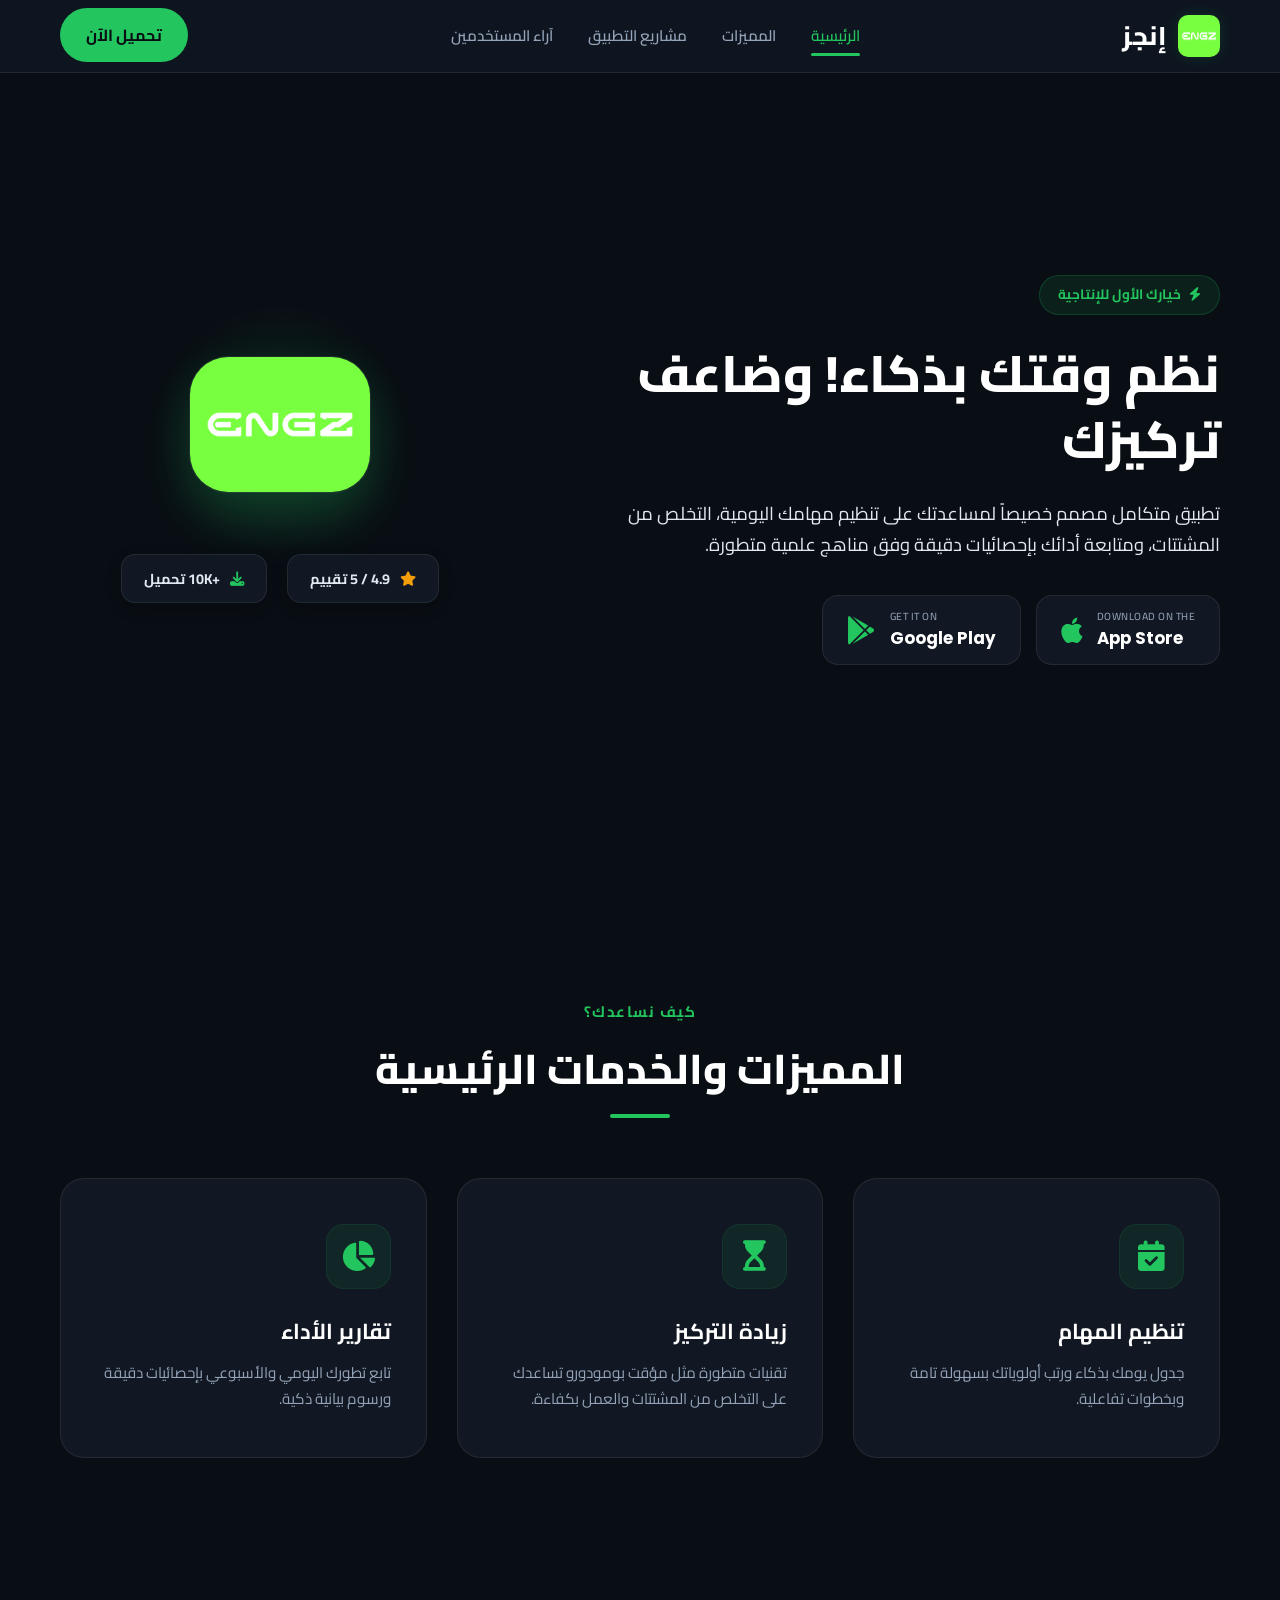
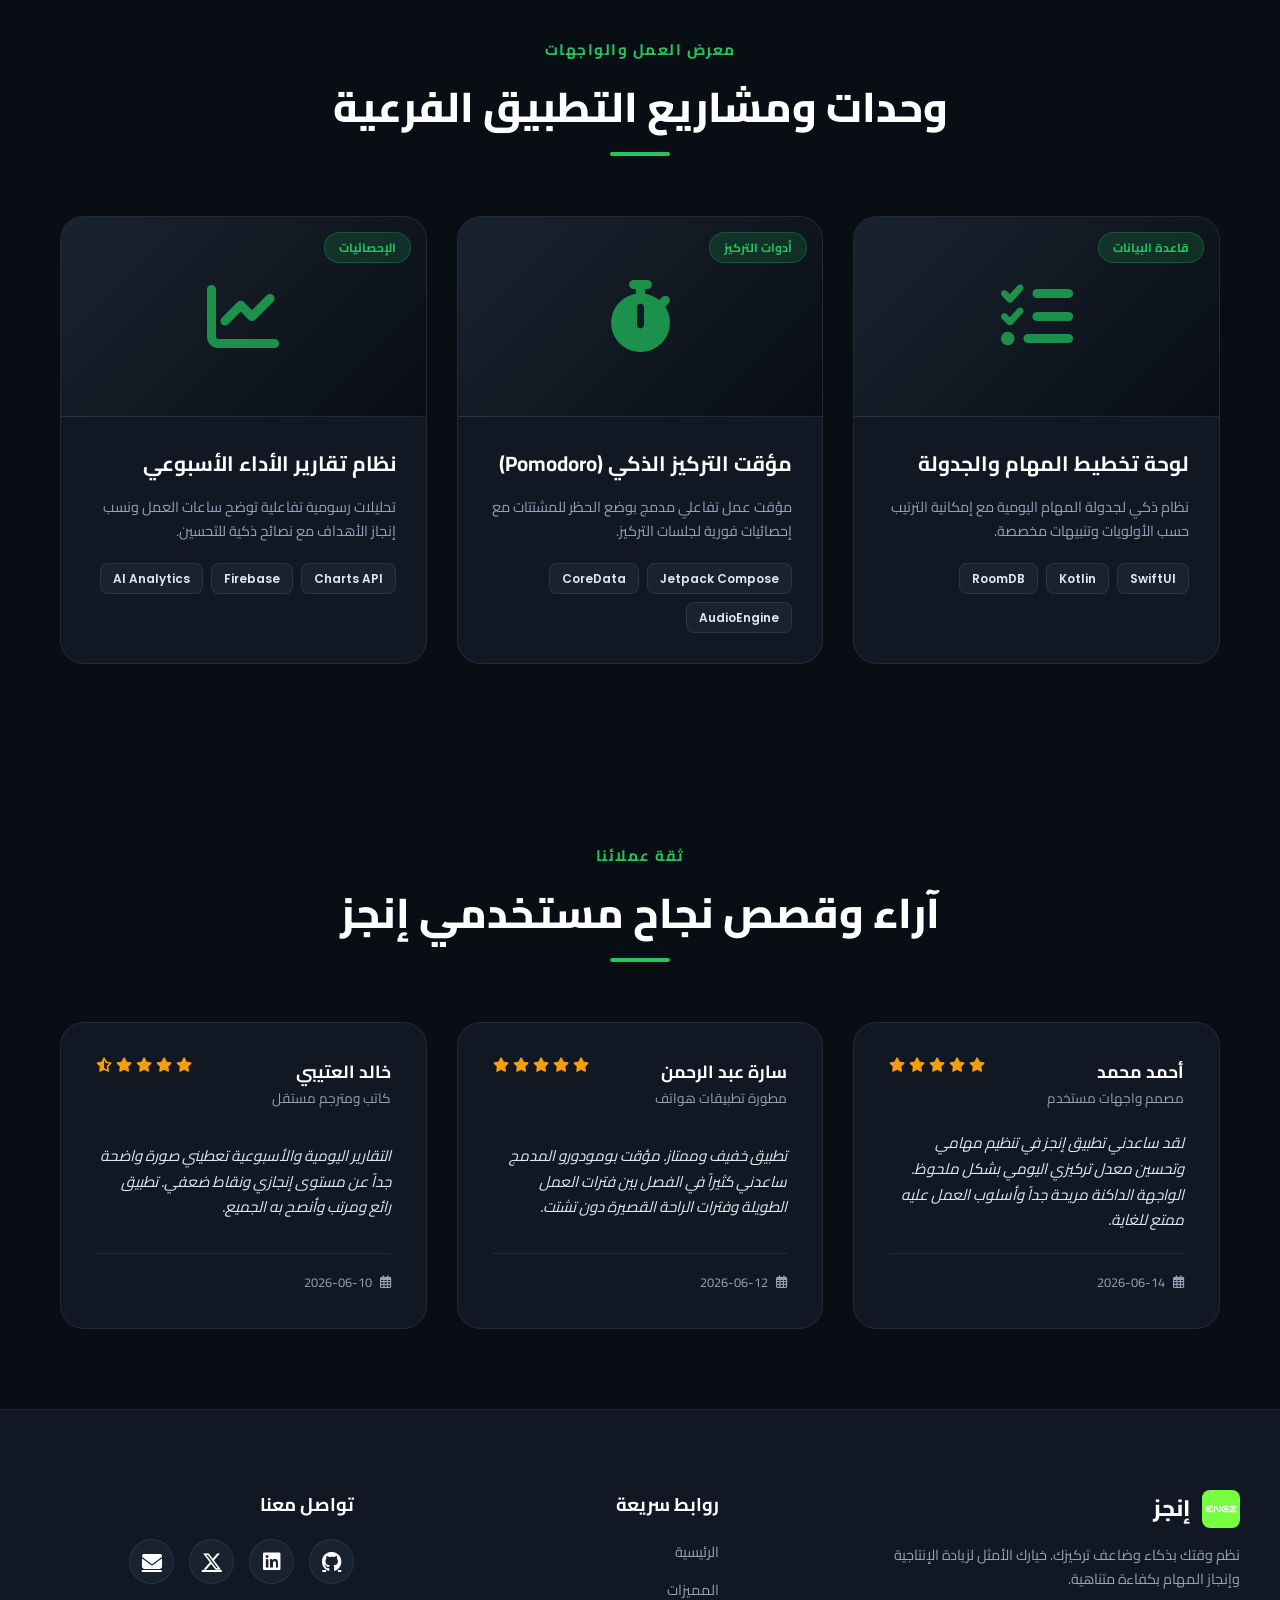
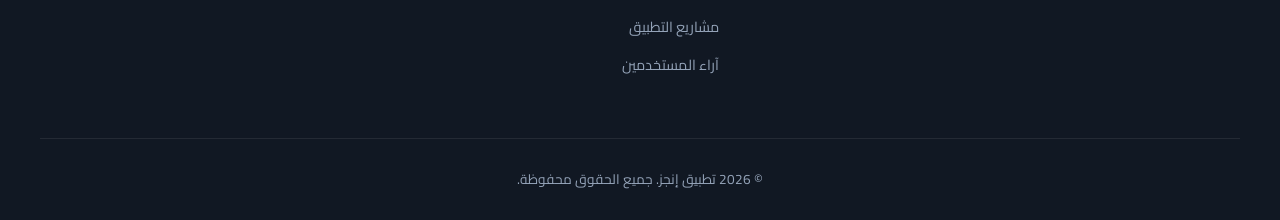
==== index.html @ 49096d9b "Fix formatting in index.html" ====
<!DOCTYPE html>
<html lang="ar" dir="rtl">

<head>
    <meta charset="UTF-8">
    <meta name="viewport" content="width=device-width, initial-scale=1.0">
    <title>تطبيق إنجز (ENGZ) - نظم وقتك بذكاء وضاعف تركيزك</title>
    
    <!-- SEO Meta Tags -->
    <meta name="description" content="تطبيق إنجز (ENGZ) هو الأداة المثالية لتنظيم مهامك اليومية، زيادة تركيزك والتخلص من المشتتات بأساليب علمية حديثة. متوفر الآن للهواتف الذكية.">
    <meta name="keywords" content="تنظيم الوقت, زيادة التركيز, إنتاجية, بومودورو, إدارة المهام, تطبيق إنجز, portfolio">
    <meta name="author" content="ENGZ Team">

    <!-- Google Fonts: Cairo (Arabic) & Poppins (English) -->
    <link rel="preconnect" href="https://fonts.googleapis.com">
    <link rel="preconnect" href="https://fonts.gstatic.com" crossorigin>
    <link href="https://fonts.googleapis.com/css2?family=Cairo:wght@300;400;600;700;800&family=Poppins:wght@300;400;500;600;700&display=swap" rel="stylesheet">

    <!-- Font Awesome Icons CDN -->
    <link rel="stylesheet" href="https://cdnjs.cloudflare.com/ajax/libs/font-awesome/6.4.0/css/all.min.css" integrity="sha512-iecdLmaskl7CVkqkXNQ/ZH/XLlvWZOJyj7Yy7tcenmpD1ypASozpmT/E0iPtmFIB46ZmdtAc9eNBvH0H/ZpiBw==" crossorigin="anonymous" referrerpolicy="no-referrer" />

    <!-- Local Stylesheet -->
    <link rel="stylesheet" href="index.css">
</head>

<body>
    <!-- Header / Responsive Glassmorphic Navbar -->
    <header class="navbar">
        <div class="nav-container">
            <div class="nav-brand">
                <img src="logo.png" alt="شعار إنجز" class="nav-logo">
                <span class="nav-title">إنجز</span>
            </div>
            <nav class="nav-menu" id="navMenu">
                <a href="#hero" class="nav-link active">الرئيسية</a>
                <a href="#features" class="nav-link">المميزات</a>
                <a href="#projects" class="nav-link">مشاريع التطبيق</a>
                <a href="#reviews" class="nav-link">آراء المستخدمين</a>
            </nav>
            <div class="nav-cta">
                <a href="#download-section" class="cta-btn" id="navbarCtaBtn">تحميل الآن</a>
            </div>
            <!-- Mobile Menu Toggle Button -->
            <button class="nav-toggle" id="navToggle" aria-label="فتح قائمة التنقل">
                <i class="fas fa-bars"></i>
            </button>
        </div>
    </header>

    <main>
        <!-- Hero Section -->
        <section id="hero" class="hero-section">
            <div class="hero-container">
                <div class="hero-content">
                    <span class="hero-badge"><i class="fa-solid fa-bolt"></i> خيارك الأول للإنتاجية</span>
                    <h1>نظم وقتك بذكاء! وضاعف تركيزك</h1>
                    <p class="promo-text">
                        تطبيق متكامل مصمم خصيصاً لمساعدتك على تنظيم مهامك اليومية، التخلص من المشتتات، ومتابعة أدائك بإحصائيات دقيقة وفق مناهج علمية متطورة.
                    </p>
                    
                    <!-- Store Badges Container -->
                    <div class="download-buttons" id="download-section">
                        <!-- App Store Badge -->
                        <a href="https://apps.apple.com/us/app/ezgz/id6764602952" class="store-btn" id="appStoreBtn" target="_blank" rel="noopener noreferrer">
                            <i class="fa-brands fa-apple btn-icon-fa"></i>
                            <div class="btn-text">
                                <span class="btn-desc">Download on the</span>
                                <span class="btn-title">App Store</span>
                            </div>
                        </a>

                        <!-- Google Play Badge -->
                        <a href="https://play.google.com/store/apps/details?id=com.engz.ezgz&pli=1" class="store-btn" id="googlePlayBtn" target="_blank" rel="noopener noreferrer">
                            <i class="fa-brands fa-google-play btn-icon-fa"></i>
                            <div class="btn-text">
                                <span class="btn-desc">GET IT ON</span>
                                <span class="btn-title">Google Play</span>
                            </div>
                        </a>
                    </div>
                </div>

                <!-- Hero Graphic Showcase -->
                <div class="hero-graphic">
                    <div class="logo-wrapper">
                        <img src="logo.png" alt="شعار تطبيق إنجز الكبير" class="app-logo">
                    </div>
                    <div class="hero-stats">
                        <div class="stat-badge">
                            <i class="fas fa-star text-gold"></i>
                            <span>4.9 / 5 تقييم</span>
                        </div>
                        <div class="stat-badge">
                            <i class="fas fa-download text-primary"></i>
                            <span>+10K تحميل</span>
                        </div>
                    </div>
                </div>
            </div>
        </section>

        <!-- Services / Features Section -->
        <section id="features" class="features-section">
            <div class="section-header">
                <span class="section-subtitle">كيف نساعدك؟</span>
                <h2 class="section-title">المميزات والخدمات الرئيسية</h2>
            </div>
            
            <div class="features-grid">
                <!-- Card 1 -->
                <div class="feature-card">
                    <div class="feature-icon-wrapper">
                        <i class="fa-solid fa-calendar-check"></i>
                    </div>
                    <h3>تنظيم المهام</h3>
                    <p>جدول يومك بذكاء ورتب أولوياتك بسهولة تامة وبخطوات تفاعلية.</p>
                </div>
                <!-- Card 2 -->
                <div class="feature-card">
                    <div class="feature-icon-wrapper">
                        <i class="fa-solid fa-hourglass-start"></i>
                    </div>
                    <h3>زيادة التركيز</h3>
                    <p>تقنيات متطورة مثل مؤقت بومودورو تساعدك على التخلص من المشتتات والعمل بكفاءة.</p>
                </div>
                <!-- Card 3 -->
                <div class="feature-card">
                    <div class="feature-icon-wrapper">
                        <i class="fa-solid fa-chart-pie"></i>
                    </div>
                    <h3>تقارير الأداء</h3>
                    <p>تابع تطورك اليومي والأسبوعي بإحصائيات دقيقة ورسوم بيانية ذكية.</p>
                </div>
            </div>
        </section>

        <!-- Projects Showcase Section -->
        <section id="projects" class="projects-section">
            <div class="section-header">
                <span class="section-subtitle">معرض العمل والواجهات</span>
                <h2 class="section-title">وحدات ومشاريع التطبيق الفرعية</h2>
            </div>

            <div class="projects-grid">
                <!-- Project 1 -->
                <div class="project-card">
                    <div class="project-preview">
                        <i class="fa-solid fa-list-check project-icon-lg"></i>
                        <span class="project-badge">قاعدة البيانات</span>
                    </div>
                    <div class="project-details">
                        <h3>لوحة تخطيط المهام والجدولة</h3>
                        <p>نظام ذكي لجدولة المهام اليومية مع إمكانية الترتيب حسب الأولويات وتنبيهات مخصصة.</p>
                        <div class="project-tags">
                            <span class="tag">SwiftUI</span>
                            <span class="tag">Kotlin</span>
                            <span class="tag">RoomDB</span>
                        </div>
                    </div>
                </div>

                <!-- Project 2 -->
                <div class="project-card">
                    <div class="project-preview">
                        <i class="fa-solid fa-stopwatch project-icon-lg"></i>
                        <span class="project-badge">أدوات التركيز</span>
                    </div>
                    <div class="project-details">
                        <h3>مؤقت التركيز الذكي (Pomodoro)</h3>
                        <p>مؤقت عمل تفاعلي مدمج بوضع الحظر للمشتتات مع إحصائيات فورية لجلسات التركيز.</p>
                        <div class="project-tags">
                            <span class="tag">Jetpack Compose</span>
                            <span class="tag">CoreData</span>
                            <span class="tag">AudioEngine</span>
                        </div>
                    </div>
                </div>

                <!-- Project 3 -->
                <div class="project-card">
                    <div class="project-preview">
                        <i class="fa-solid fa-chart-line project-icon-lg"></i>
                        <span class="project-badge">الإحصائيات</span>
                    </div>
                    <div class="project-details">
                        <h3>نظام تقارير الأداء الأسبوعي</h3>
                        <p>تحليلات رسومية تفاعلية توضح ساعات العمل ونسب إنجاز الأهداف مع نصائح ذكية للتحسين.</p>
                        <div class="project-tags">
                            <span class="tag">Charts API</span>
                            <span class="tag">Firebase</span>
                            <span class="tag">AI Analytics</span>
                        </div>
                    </div>
                </div>
            </div>
        </section>

        <!-- Customer Reviews Section -->
        <section id="reviews" class="reviews-section">
            <div class="section-header">
                <span class="section-subtitle">ثقة عملائنا</span>
                <h2 class="section-title">آراء وقصص نجاح مستخدمي إنجز</h2>
            </div>

            <div class="reviews-grid">
                <!-- Review 1 -->
                <div class="review-card">
                    <div class="review-card-header">
                        <div class="user-meta">
                            <span class="user-name">أحمد محمد</span>
                            <span class="user-role">مصمم واجهات مستخدم</span>
                        </div>
                        <div class="stars">
                            <i class="fas fa-star"></i>
                            <i class="fas fa-star"></i>
                            <i class="fas fa-star"></i>
                            <i class="fas fa-star"></i>
                            <i class="fas fa-star"></i>
                        </div>
                    </div>
                    <p class="review-body">
                        لقد ساعدني تطبيق إنجز في تنظيم مهامي وتحسين معدل تركيزي اليومي بشكل ملحوظ. الواجهة الداكنة مريحة جداً وأسلوب العمل عليه ممتع للغاية.
                    </p>
                    <div class="review-date-footer">
                        <i class="fa-regular fa-calendar-days"></i>
                        <span>2026-06-14</span>
                    </div>
                </div>

                <!-- Review 2 -->
                <div class="review-card">
                    <div class="review-card-header">
                        <div class="user-meta">
                            <span class="user-name">سارة عبد الرحمن</span>
                            <span class="user-role">مطورة تطبيقات هواتف</span>
                        </div>
                        <div class="stars">
                            <i class="fas fa-star"></i>
                            <i class="fas fa-star"></i>
                            <i class="fas fa-star"></i>
                            <i class="fas fa-star"></i>
                            <i class="fas fa-star"></i>
                        </div>
                    </div>
                    <p class="review-body">
                        تطبيق خفيف وممتاز. مؤقت بومودورو المدمج ساعدني كثيراً في الفصل بين فترات العمل الطويلة وفترات الراحة القصيرة دون تشتت.
                    </p>
                    <div class="review-date-footer">
                        <i class="fa-regular fa-calendar-days"></i>
                        <span>2026-06-12</span>
                    </div>
                </div>

                <!-- Review 3 -->
                <div class="review-card">
                    <div class="review-card-header">
                        <div class="user-meta">
                            <span class="user-name">خالد العتيبي</span>
                            <span class="user-role">كاتب ومترجم مستقل</span>
                        </div>
                        <div class="stars">
                            <i class="fas fa-star"></i>
                            <i class="fas fa-star"></i>
                            <i class="fas fa-star"></i>
                            <i class="fas fa-star"></i>
                            <i class="fas fa-star-half-stroke"></i>
                        </div>
                    </div>
                    <p class="review-body">
                        التقارير اليومية والأسبوعية تعطيني صورة واضحة جداً عن مستوى إنجازي ونقاط ضعفي. تطبيق رائع ومرتب وأنصح به الجميع.
                    </p>
                    <div class="review-date-footer">
                        <i class="fa-regular fa-calendar-days"></i>
                        <span>2026-06-10</span>
                    </div>
                </div>
            </div>
        </section>
    </main>

    <!-- Footer -->
    <footer class="main-footer">
        <div class="footer-container">
            <div class="footer-brand">
                <div class="footer-logo-wrapper">
                    <img src="logo.png" alt="شعار إنجز" class="footer-logo">
                    <span class="footer-title">إنجز</span>
                </div>
                <p class="footer-desc">نظم وقتك بذكاء وضاعف تركيزك. خيارك الأمثل لزيادة الإنتاجية وإنجاز المهام بكفاءة متناهية.</p>
            </div>
            
            <div class="footer-links">
                <h3>روابط سريعة</h3>
                <ul>
                    <li><a href="#hero">الرئيسية</a></li>
                    <li><a href="#features">المميزات</a></li>
                    <li><a href="#projects">مشاريع التطبيق</a></li>
                    <li><a href="#reviews">آراء المستخدمين</a></li>
                </ul>
            </div>

            <div class="footer-social">
                <h3>تواصل معنا</h3>
                <div class="social-links">
                    <a href="https://github.com" target="_blank" rel="noopener noreferrer" aria-label="GitHub"><i class="fa-brands fa-github"></i></a>
                    <a href="https://linkedin.com" target="_blank" rel="noopener noreferrer" aria-label="LinkedIn"><i class="fa-brands fa-linkedin"></i></a>
                    <a href="https://twitter.com" target="_blank" rel="noopener noreferrer" aria-label="Twitter"><i class="fa-brands fa-x-twitter"></i></a>
                    <a href="mailto:info@engzapp.com" aria-label="البريد الإلكتروني"><i class="fa-solid fa-envelope"></i></a>
                </div>
            </div>
        </div>
        <div class="footer-copyright">
            <p>&copy; 2026 تطبيق إنجز. جميع الحقوق محفوظة.</p>
        </div>
    </footer>

    <!-- Interactive JS for Mobile Navbar Toggle -->
    <script>
        const navToggle = document.getElementById('navToggle');
        const navMenu = document.getElementById('navMenu');
        const navLinks = document.querySelectorAll('.nav-link');

        // Toggle Mobile Menu
        navToggle.addEventListener('click', () => {
            navMenu.classList.toggle('active');
            const icon = navToggle.querySelector('i');
            if (navMenu.classList.contains('active')) {
                icon.className = 'fas fa-times';
            } else {
                icon.className = 'fas fa-bars';
            }
        });

        // Close Menu when clicking any link
        navLinks.forEach(link => {
            link.addEventListener('click', () => {
                navMenu.classList.remove('active');
                navToggle.querySelector('i').className = 'fas fa-bars';
                
                // Set active link visually
                navLinks.forEach(l => l.classList.remove('active'));
                link.classList.add('active');
            });
        });

        // Intersection Observer to highlight active section in Navbar while scrolling
        const sections = document.querySelectorAll('section');
        const navObserverOptions = {
            root: null,
            threshold: 0.3,
            rootMargin: "0px"
        };

        const navObserver = new IntersectionObserver((entries) => {
            entries.forEach(entry => {
                if (entry.isIntersecting) {
                    const id = entry.target.getAttribute('id');
                    navLinks.forEach(link => {
                        if (link.getAttribute('href') === `#${id}`) {
                            link.classList.add('active');
                        } else {
                            link.classList.remove('active');
                        }
                    });
                }
            });
        }, navObserverOptions);

        sections.forEach(section => {
            navObserver.observe(section);
        });
    </script>
</body>

</html>
---- index.css ----
/*
 * ==========================================
 * التطبيق: إنجز (ENGZ App) Landing Page
 * النوع: مظهر داكن متجاوب واحترافي (Premium Dark Theme)
 * الخطوط المستخدمة: Cairo (للعربية) و Poppins (للإنجليزية)
 * ==========================================
 */

:root {
    /* لوحة الألوان الأساسية للمظهر الداكن (Dark Palette) */
    --bg-dark: #090e14;              /* لون الخلفية الأساسي العميق */
    --bg-dark-soft: #111823;         /* لون خلفية الأقسام والبطاقات */
    --bg-dark-card: #192330;         /* لون خلفية العناصر الفرعية والأزرار عند التمرير */
    --bg-glass: rgba(17, 24, 35, 0.8);/* زجاجي شفاف مع تأثير الضباب */
    
    /* ألوان التمييز والتأثيرات (Accent & Glows) */
    --primary-accent: #22c55e;       /* اللون الأخضر الحيوي المميز للإنتاجية */
    --primary-glow: rgba(34, 197, 94, 0.15);
    --primary-hover: #4ade80;        /* درجة أفتح من الأخضر للتأثير التفاعلي */
    
    /* ألوان النصوص والتباين */
    --text-white: #ffffff;           /* العناوين والفقرات الرئيسية */
    --text-gray-light: #e2e8f0;      /* العناوين الفرعية والمقروءة بوضوح */
    --text-muted: #94a3b8;           /* النصوص المساعدة والوصف والروابط العامة */
    
    /* الحواف والحدود */
    --border-color: rgba(255, 255, 255, 0.08);
    --border-glow: rgba(34, 197, 94, 0.25);
    
    /* الخطوط المستوردة */
    --font-arabic: 'Cairo', 'Rubik', sans-serif;
    --font-english: 'Poppins', sans-serif;
    
    /* التوقيتات والانتقالات */
    --transition-smooth: all 0.3s cubic-bezier(0.4, 0, 0.2, 1);
}

/* ==========================================
 * 1. تهيئة الصفحة والخصائص العامة (Reset & Globals)
 * ==========================================
 */
* {
    box-sizing: border-box;
    margin: 0;
    padding: 0;
    scroll-behavior: smooth;
}

body {
    background-color: var(--bg-dark);
    color: var(--text-muted);
    font-family: var(--font-arabic);
    line-height: 1.6;
    overflow-x: hidden;
}

/* تحسين شريط التمرير الجانبي (Scrollbar) */
::-webkit-scrollbar {
    width: 10px;
}
::-webkit-scrollbar-track {
    background: var(--bg-dark);
}
::-webkit-scrollbar-thumb {
    background: var(--bg-dark-card);
    border-radius: 10px;
    border: 2px solid var(--bg-dark);
}
::-webkit-scrollbar-thumb:hover {
    background: var(--primary-accent);
}

/* تنسيق الأقسام العام لتتنفس */
section {
    padding: 100px 20px 80px 20px;
    max-width: 1200px;
    margin: 0 auto;
    width: 100%;
}

/* ==========================================
 * 2. شريط التنقل العلوي الزجاجي (Navbar)
 * ==========================================
 */
.navbar {
    position: fixed;
    top: 0;
    left: 0;
    right: 0;
    z-index: 1000;
    background-color: var(--bg-glass);
    backdrop-filter: blur(16px);
    -webkit-backdrop-filter: blur(16px);
    border-bottom: 1px solid var(--border-color);
    transition: var(--transition-smooth);
}

.nav-container {
    display: flex;
    justify-content: space-between;
    align-items: center;
    max-width: 1200px;
    margin: 0 auto;
    padding: 15px 20px;
}

.nav-brand {
    display: flex;
    align-items: center;
    gap: 12px;
}

.nav-logo {
    width: 42px;
    height: 42px;
    border-radius: 10px;
    box-shadow: 0 0 15px var(--primary-glow);
}

.nav-title {
    font-size: 1.6rem;
    font-weight: 800;
    color: var(--text-white);
    letter-spacing: 0.5px;
}

.nav-menu {
    display: flex;
    gap: 35px;
}

.nav-link {
    color: var(--text-muted);
    text-decoration: none;
    font-size: 0.95rem;
    font-weight: 600;
    transition: var(--transition-smooth);
    position: relative;
    padding: 8px 0;
}

.nav-link:hover, 
.nav-link.active {
    color: var(--primary-accent);
}

/* مؤشر خطي تحت الروابط النشطة */
.nav-link::after {
    content: '';
    position: absolute;
    bottom: 0;
    left: 0;
    width: 0;
    height: 3px;
    background-color: var(--primary-accent);
    border-radius: 20px;
    transition: var(--transition-smooth);
}

.nav-link:hover::after, 
.nav-link.active::after {
    width: 100%;
}

.nav-cta .cta-btn {
    background-color: var(--primary-accent);
    color: var(--bg-dark);
    text-decoration: none;
    font-weight: 700;
    padding: 10px 24px;
    border-radius: 50px;
    border: 2px solid transparent;
    transition: var(--transition-smooth);
}

.nav-cta .cta-btn:hover {
    background-color: transparent;
    color: var(--primary-accent);
    border-color: var(--primary-accent);
    box-shadow: 0 0 20px var(--primary-glow);
}

.nav-toggle {
    display: none;
    background: none;
    border: none;
    color: var(--text-white);
    font-size: 1.6rem;
    cursor: pointer;
    transition: var(--transition-smooth);
}

/* ==========================================
 * 3. القسم الرئيسي (Hero Section)
 * ==========================================
 */
.hero-section {
    min-height: 100vh;
    display: flex;
    align-items: center;
    justify-content: center;
    padding-top: 120px;
}

.hero-container {
    display: grid;
    grid-template-columns: 1.2fr 0.8fr;
    gap: 60px;
    align-items: center;
    width: 100%;
}

.hero-content {
    display: flex;
    flex-direction: column;
    align-items: flex-start;
    gap: 25px;
    text-align: right;
}

.hero-badge {
    background-color: rgba(34, 197, 94, 0.1);
    color: var(--primary-accent);
    padding: 8px 18px;
    border-radius: 50px;
    font-size: 0.85rem;
    font-weight: 700;
    border: 1px solid rgba(34, 197, 94, 0.2);
    display: inline-flex;
    align-items: center;
    gap: 8px;
}

.hero-content h1 {
    font-size: clamp(2rem, 4.5vw, 3.2rem);
    color: var(--text-white);
    line-height: 1.3;
    font-weight: 800;
}

.promo-text {
    font-size: 1.15rem;
    color: var(--text-gray-light);
    max-width: 600px;
    line-height: 1.7;
}

.download-buttons {
    display: flex;
    gap: 15px;
    flex-wrap: wrap;
    margin-top: 10px;
}

/* تصميم أزرار المتاجر الحديثة */
.store-btn {
    display: flex;
    align-items: center;
    gap: 14px;
    background-color: var(--bg-dark-soft);
    color: var(--text-white);
    text-decoration: none;
    padding: 12px 24px;
    border-radius: 16px;
    border: 1px solid var(--border-color);
    min-width: 180px;
    transition: var(--transition-smooth);
    direction: ltr; /* اتجاه الكتابة بالإنجليزية للمتاجر */
    text-align: left;
}

.store-btn:hover {
    background-color: var(--bg-dark-card);
    border-color: var(--primary-accent);
    transform: translateY(-4px);
    box-shadow: 0 12px 24px rgba(34, 197, 94, 0.18);
}

.btn-icon-fa {
    font-size: 1.8rem;
    color: var(--primary-accent);
}

.btn-text {
    display: flex;
    flex-direction: column;
    align-items: flex-start;
}

.btn-desc {
    font-size: 0.65rem;
    text-transform: uppercase;
    color: var(--text-muted);
    font-weight: 500;
    letter-spacing: 0.5px;
}

.btn-title {
    font-size: 1.05rem;
    font-weight: 700;
    font-family: var(--font-english);
}

/* الرسوميات الجانبية في الـ Hero */
.hero-graphic {
    display: flex;
    flex-direction: column;
    align-items: center;
    gap: 35px;
}

.logo-wrapper {
    position: relative;
    padding: 20px;
}

/* توهج خلفي دائري للشعار */
.logo-wrapper::before {
    content: '';
    position: absolute;
    top: 50%;
    left: 50%;
    transform: translate(-50%, -50%);
    width: 250px;
    height: 250px;
    background: radial-gradient(circle, var(--primary-glow) 0%, transparent 70%);
    z-index: -1;
}

.app-logo {
    width: 180px;
    height: auto;
    border-radius: 38px;
    box-shadow: 0 25px 50px rgba(34, 197, 94, 0.22), 0 0 0 1px var(--border-color);
    transition: var(--transition-smooth);
}

.app-logo:hover {
    transform: translateY(-8px) scale(1.05);
    box-shadow: 0 30px 60px rgba(34, 197, 94, 0.35), 0 0 15px var(--border-glow);
}

.hero-stats {
    display: flex;
    gap: 20px;
}

.stat-badge {
    background-color: var(--bg-dark-soft);
    border: 1px solid var(--border-color);
    padding: 12px 22px;
    border-radius: 14px;
    display: flex;
    align-items: center;
    gap: 10px;
    font-size: 0.9rem;
    font-weight: 700;
    color: var(--text-gray-light);
    box-shadow: 0 5px 15px rgba(0, 0, 0, 0.2);
}

.text-gold {
    color: #f59e0b;
}

.text-primary {
    color: var(--primary-accent);
}

/* ==========================================
 * 4. العناوين المشتركة للأقسام (Section Headers)
 * ==========================================
 */
.section-header {
    text-align: center;
    margin-bottom: 60px;
}

.section-subtitle {
    color: var(--primary-accent);
    font-size: 0.95rem;
    font-weight: 700;
    text-transform: uppercase;
    letter-spacing: 1.5px;
    display: block;
    margin-bottom: 12px;
}

.section-title {
    font-size: clamp(1.8rem, 3.5vw, 2.6rem);
    color: var(--text-white);
    font-weight: 800;
    position: relative;
    padding-bottom: 15px;
    display: inline-block;
}

.section-title::after {
    content: '';
    position: absolute;
    bottom: 0;
    left: 50%;
    transform: translateX(-50%);
    width: 60px;
    height: 4px;
    background-color: var(--primary-accent);
    border-radius: 20px;
}

/* ==========================================
 * 5. قسم المميزات والخدمات (Features Grid)
 * ==========================================
 */
.features-grid {
    display: grid;
    grid-template-columns: repeat(auto-fit, minmax(300px, 1fr));
    gap: 30px;
}

.feature-card {
    background-color: var(--bg-dark-soft);
    border: 1px solid var(--border-color);
    padding: 45px 35px;
    border-radius: 24px;
    transition: var(--transition-smooth);
    display: flex;
    flex-direction: column;
    align-items: flex-start;
    text-align: right;
    position: relative;
    overflow: hidden;
}

/* تدرج علوي للحدود عند التمرير */
.feature-card::before {
    content: '';
    position: absolute;
    top: 0;
    right: 0;
    width: 100%;
    height: 4px;
    background: linear-gradient(90deg, transparent, var(--primary-accent), transparent);
    transform: scaleX(0);
    transition: var(--transition-smooth);
}

.feature-card:hover {
    transform: translateY(-8px);
    border-color: var(--border-glow);
    box-shadow: 0 18px 36px rgba(34, 197, 94, 0.08);
}

.feature-card:hover::before {
    transform: scaleX(1);
}

.feature-icon-wrapper {
    background-color: rgba(34, 197, 94, 0.08);
    color: var(--primary-accent);
    width: 65px;
    height: 65px;
    border-radius: 18px;
    display: flex;
    align-items: center;
    justify-content: center;
    font-size: 1.9rem;
    margin-bottom: 25px;
    transition: var(--transition-smooth);
    border: 1px solid rgba(34, 197, 94, 0.1);
}

.feature-card:hover .feature-icon-wrapper {
    background-color: var(--primary-accent);
    color: var(--bg-dark);
    transform: rotateY(360deg);
    box-shadow: 0 0 20px var(--primary-glow);
}

.feature-card h3 {
    color: var(--text-white);
    font-size: 1.35rem;
    font-weight: 700;
    margin-bottom: 12px;
}

.feature-card p {
    color: var(--text-muted);
    font-size: 0.95rem;
    line-height: 1.7;
}

/* ==========================================
 * 6. معرض مشاريع ووحدات التطبيق (Projects Showcase)
 * ==========================================
 */
.projects-grid {
    display: grid;
    grid-template-columns: repeat(auto-fit, minmax(320px, 1fr));
    gap: 30px;
}

.project-card {
    background-color: var(--bg-dark-soft);
    border: 1px solid var(--border-color);
    border-radius: 24px;
    overflow: hidden;
    transition: var(--transition-smooth);
    display: flex;
    flex-direction: column;
}

.project-card:hover {
    transform: translateY(-8px);
    border-color: var(--border-glow);
    box-shadow: 0 20px 40px rgba(34, 197, 94, 0.1);
}

.project-preview {
    background: linear-gradient(135deg, var(--bg-dark-card) 0%, var(--bg-dark) 100%);
    height: 200px;
    display: flex;
    align-items: center;
    justify-content: center;
    position: relative;
    border-bottom: 1px solid var(--border-color);
}

.project-icon-lg {
    font-size: 4.5rem;
    color: var(--primary-accent);
    opacity: 0.7;
    transition: var(--transition-smooth);
}

.project-card:hover .project-icon-lg {
    transform: scale(1.18);
    opacity: 1;
}

.project-badge {
    position: absolute;
    top: 15px;
    right: 15px;
    background-color: rgba(34, 197, 94, 0.15);
    color: var(--primary-accent);
    border: 1px solid rgba(34, 197, 94, 0.25);
    padding: 5px 14px;
    border-radius: 50px;
    font-size: 0.75rem;
    font-weight: 700;
}

.project-details {
    padding: 30px;
    display: flex;
    flex-direction: column;
    gap: 15px;
    text-align: right;
}

.project-details h3 {
    color: var(--text-white);
    font-size: 1.3rem;
    font-weight: 700;
}

.project-details p {
    color: var(--text-muted);
    font-size: 0.9rem;
    line-height: 1.65;
}

.project-tags {
    display: flex;
    gap: 8px;
    flex-wrap: wrap;
    margin-top: 5px;
}

.tag {
    background-color: var(--bg-dark-card);
    color: var(--text-gray-light);
    border: 1px solid var(--border-color);
    padding: 5px 12px;
    border-radius: 8px;
    font-size: 0.75rem;
    font-weight: 600;
    font-family: var(--font-english);
}

/* ==========================================
 * 7. قسم آراء المراجعات والتقييمات (Reviews Section)
 * ==========================================
 */
.reviews-grid {
    display: grid;
    grid-template-columns: repeat(auto-fit, minmax(320px, 1fr));
    gap: 30px;
}

.review-card {
    background-color: var(--bg-dark-soft);
    border: 1px solid var(--border-color);
    padding: 35px;
    border-radius: 24px;
    transition: var(--transition-smooth);
    display: flex;
    flex-direction: column;
    justify-content: space-between;
    gap: 20px;
    text-align: right;
}

.review-card:hover {
    transform: translateY(-5px);
    border-color: var(--border-glow);
    box-shadow: 0 12px 24px rgba(34, 197, 94, 0.06);
}

.review-card-header {
    display: flex;
    justify-content: space-between;
    align-items: flex-start;
}

.user-meta {
    display: flex;
    flex-direction: column;
    align-items: flex-start;
    text-align: right;
}

.user-name {
    color: var(--text-white);
    font-weight: 700;
    font-size: 1.1rem;
}

.user-role {
    color: var(--text-muted);
    font-size: 0.85rem;
    margin-top: 2px;
}

.stars {
    display: flex;
    gap: 4px;
    color: #f59e0b; /* لون النجوم الذهبي */
    font-size: 0.9rem;
}

.review-body {
    color: var(--text-gray-light);
    font-size: 0.95rem;
    line-height: 1.7;
    font-style: italic;
}

.review-date-footer {
    display: flex;
    align-items: center;
    gap: 8px;
    font-size: 0.8rem;
    color: var(--text-muted);
    border-top: 1px solid var(--border-color);
    padding-top: 18px;
}

/* ==========================================
 * 8. تذييل الصفحة المتكامل (Footer)
 * ==========================================
 */
.main-footer {
    background-color: var(--bg-dark-soft);
    border-top: 1px solid var(--border-color);
    padding: 80px 20px 30px 20px;
    width: 100%;
}

.footer-container {
    max-width: 1200px;
    margin: 0 auto;
    display: grid;
    grid-template-columns: 1.5fr 1fr 1fr;
    gap: 50px;
    margin-bottom: 60px;
}

.footer-brand {
    display: flex;
    flex-direction: column;
    gap: 15px;
    text-align: right;
}

.footer-logo-wrapper {
    display: flex;
    align-items: center;
    gap: 12px;
}

.footer-logo {
    width: 38px;
    height: 38px;
    border-radius: 8px;
}

.footer-title {
    font-size: 1.4rem;
    font-weight: 800;
    color: var(--text-white);
}

.footer-desc {
    font-size: 0.9rem;
    color: var(--text-muted);
    max-width: 380px;
    line-height: 1.7;
}

.footer-links, .footer-social {
    display: flex;
    flex-direction: column;
    gap: 20px;
    text-align: right;
}

.footer-links h3, .footer-social h3 {
    color: var(--text-white);
    font-size: 1.15rem;
    font-weight: 700;
}

.footer-links ul {
    list-style: none;
    display: flex;
    flex-direction: column;
    gap: 12px;
}

.footer-links a {
    color: var(--text-muted);
    text-decoration: none;
    transition: var(--transition-smooth);
    font-size: 0.9rem;
    display: inline-block;
}

.footer-links a:hover {
    color: var(--primary-accent);
    transform: translateX(-5px); /* إزاحة خفيفة لليسار تناسب اتجاه RTL */
}

.social-links {
    display: flex;
    gap: 15px;
}

.social-links a {
    background-color: var(--bg-dark-card);
    color: var(--text-white);
    width: 45px;
    height: 45px;
    border-radius: 50%;
    display: flex;
    align-items: center;
    justify-content: center;
    font-size: 1.25rem;
    transition: var(--transition-smooth);
    border: 1px solid var(--border-color);
}

.social-links a:hover {
    background-color: var(--primary-accent);
    color: var(--bg-dark);
    transform: translateY(-4px);
    box-shadow: 0 8px 20px var(--primary-glow);
}

.footer-copyright {
    max-width: 1200px;
    margin: 0 auto;
    border-top: 1px solid var(--border-color);
    padding-top: 30px;
    text-align: center;
    font-size: 0.85rem;
    color: var(--text-muted);
}

/* ==========================================
 * 9. قواعد التجاوب ومرونة التخطيط (Media Queries)
 * ==========================================
 */

/* للشاشات المتوسطة والأجهزة اللوحية (Tablets) */
@media (max-width: 992px) {
    section {
        padding: 80px 20px 60px 20px;
    }

    .hero-container {
        grid-template-columns: 1fr;
        text-align: center;
        gap: 50px;
    }

    .hero-content {
        align-items: center;
        text-align: center;
    }

    .promo-text {
        margin: 0 auto;
    }

    .download-buttons {
        justify-content: center;
    }

    .footer-container {
        grid-template-columns: 1fr 1fr;
        gap: 40px;
    }
    
    .footer-brand {
        grid-column: span 2;
        text-align: center;
        align-items: center;
    }
    
    .footer-logo-wrapper {
        justify-content: center;
    }
    
    .footer-desc {
        margin: 0 auto;
        max-width: 500px;
    }
}

/* للهواتف الذكية (Smartphones Portrait & Landscape) */
@media (max-width: 768px) {
    .navbar {
        padding: 8px 0;
    }

    .nav-toggle {
        display: block; /* إظهار زر الهمبرغر للهواتف */
    }

    .nav-menu {
        position: absolute;
        top: 100%;
        left: 0;
        right: 0;
        background-color: var(--bg-glass);
        backdrop-filter: blur(20px);
        -webkit-backdrop-filter: blur(20px);
        border-bottom: 1px solid var(--border-color);
        flex-direction: column;
        gap: 0;
        max-height: 0;
        overflow: hidden;
        transition: max-height 0.4s ease-in-out;
    }

    /* كلاس التفعيل عبر جافا سكربت */
    .nav-menu.active {
        max-height: 320px;
    }

    .nav-link {
        display: block;
        padding: 15px 25px;
        border-bottom: 1px solid rgba(255, 255, 255, 0.04);
        text-align: right;
    }

    .nav-link::after {
        display: none; /* إخفاء الخط السفلي على شاشات الموبايل */
    }

    .nav-cta {
        display: none; /* إخفاء الزر الجانبي على الجوال للاستفادة من أزرار الهيرو */
    }

    .footer-container {
        grid-template-columns: 1fr;
        text-align: center;
        gap: 35px;
    }

    .footer-brand, .footer-links, .footer-social {
        text-align: center;
        align-items: center;
    }

    .footer-brand {
        grid-column: span 1;
    }

    .footer-links ul {
        align-items: center;
    }

    .social-links {
        justify-content: center;
    }
}

/* للهواتف الصغيرة جداً (Small Screen Devices) */
@media (max-width: 480px) {
    section {
        padding: 60px 16px 40px 16px;
    }

    .hero-content h1 {
        font-size: 1.85rem;
    }

    .promo-text {
        font-size: 1rem;
    }

    .store-btn {
        width: 100%;
        justify-content: center;
    }

    .app-logo {
        width: 140px;
    }
    
    .logo-wrapper::before {
        width: 180px;
        height: 180px;
    }

    .hero-stats {
        flex-direction: column;
        gap: 12px;
        width: 100%;
        align-items: center;
    }

    .stat-badge {
        width: 100%;
        max-width: 260px;
        justify-content: center;
    }

    .feature-card, 
    .project-card, 
    .review-card {
        padding: 30px 20px;
    }
}
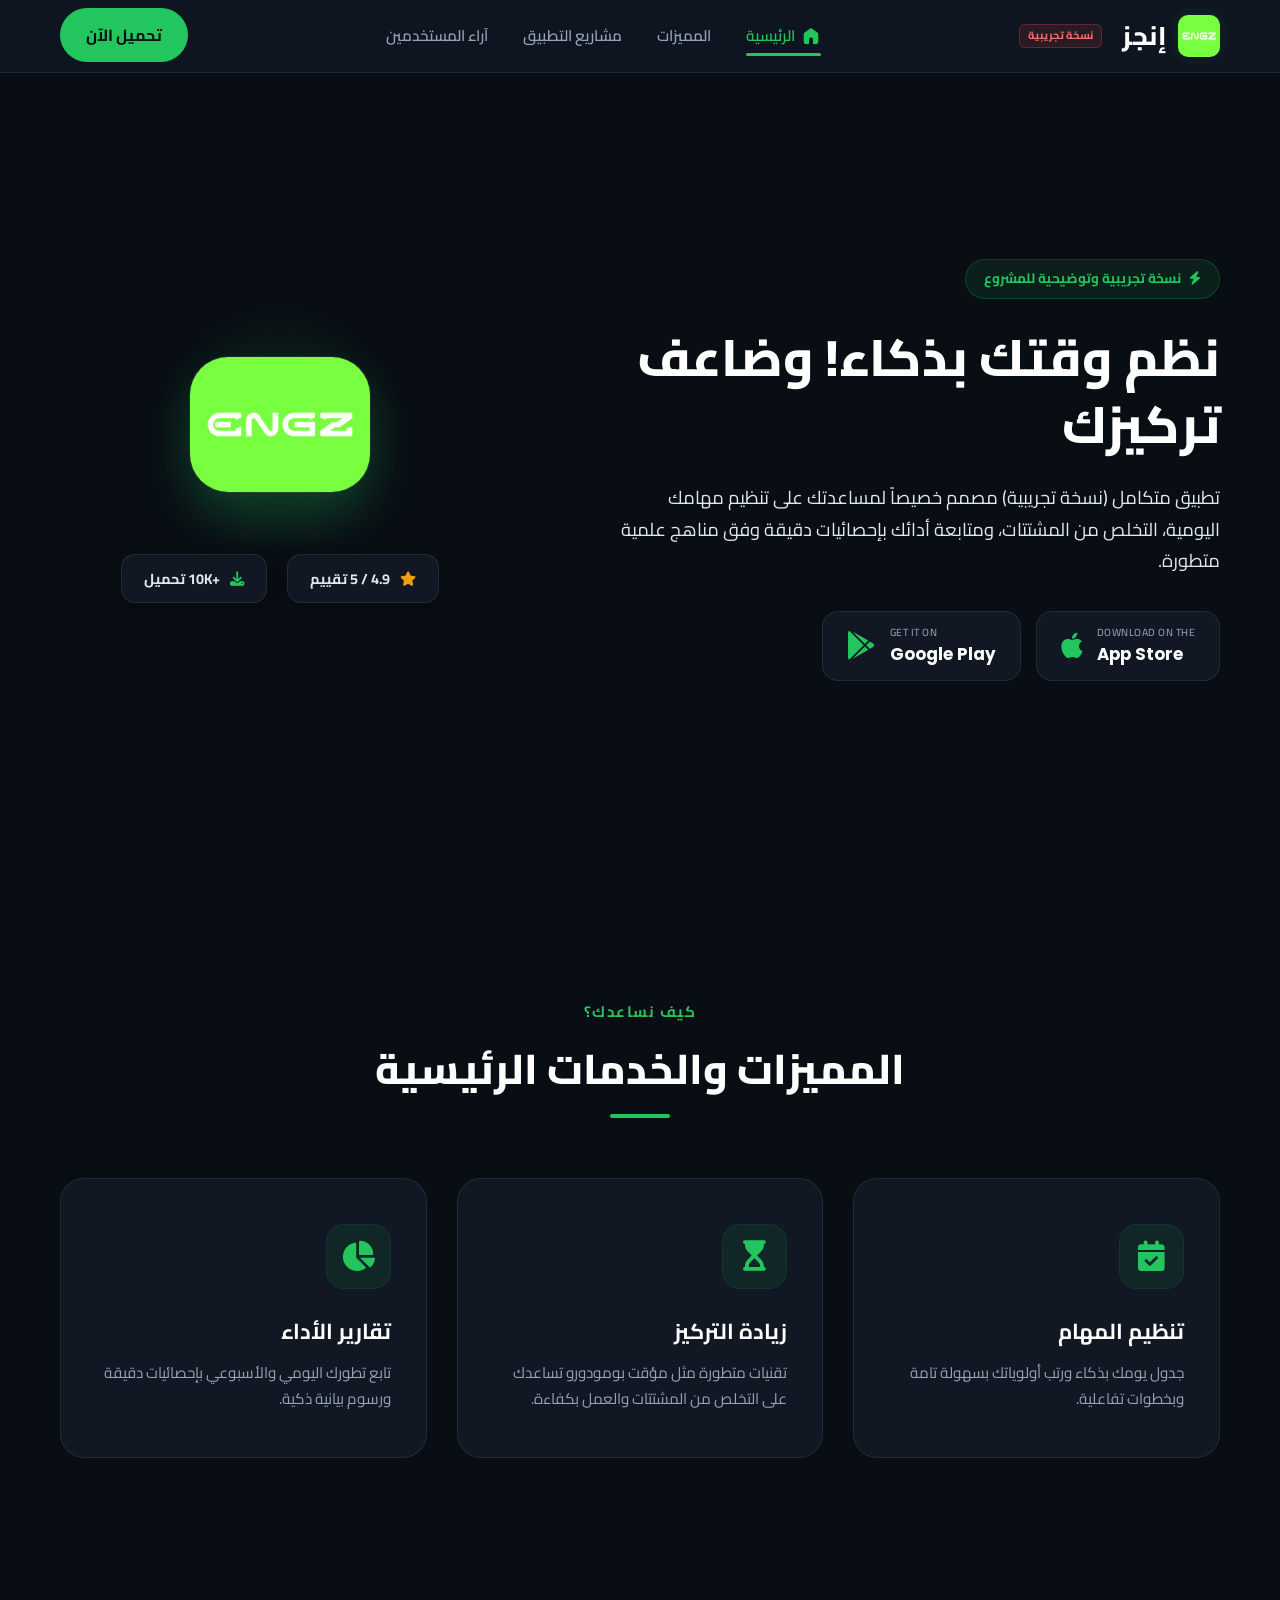
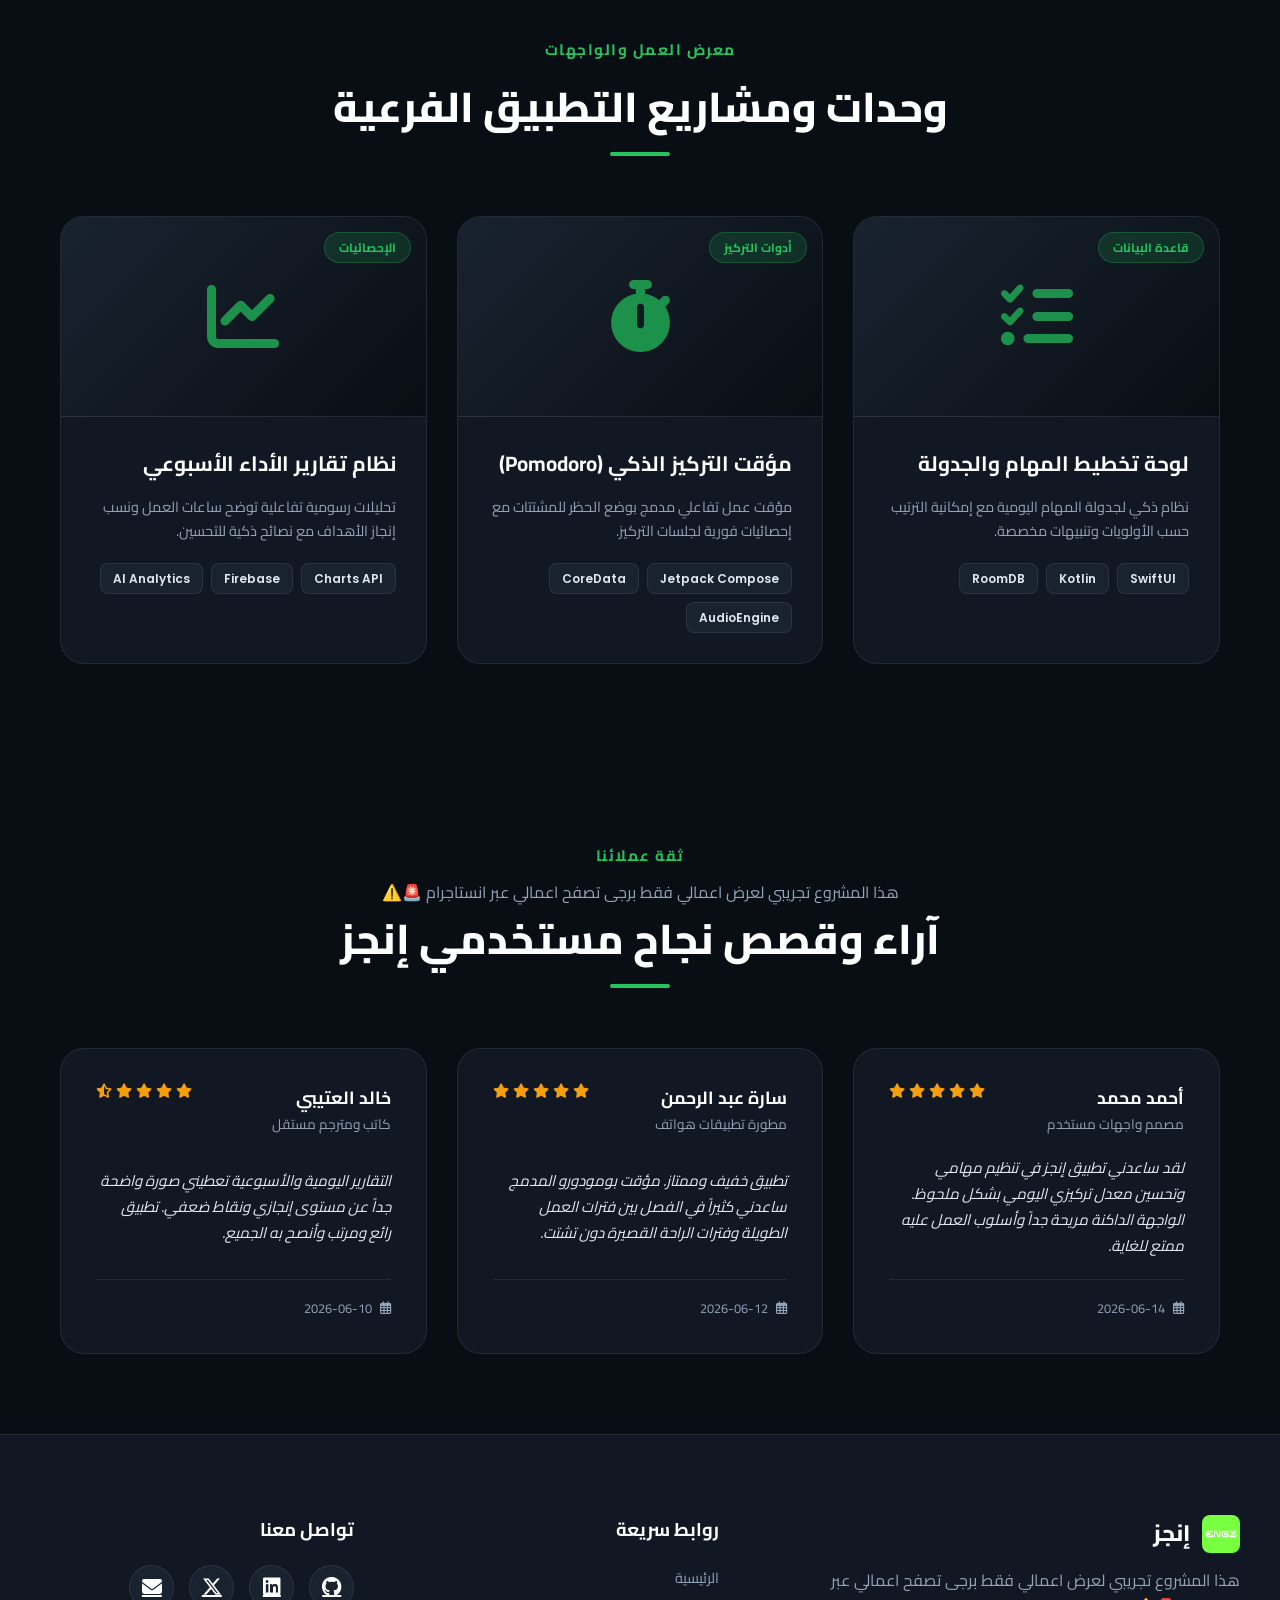
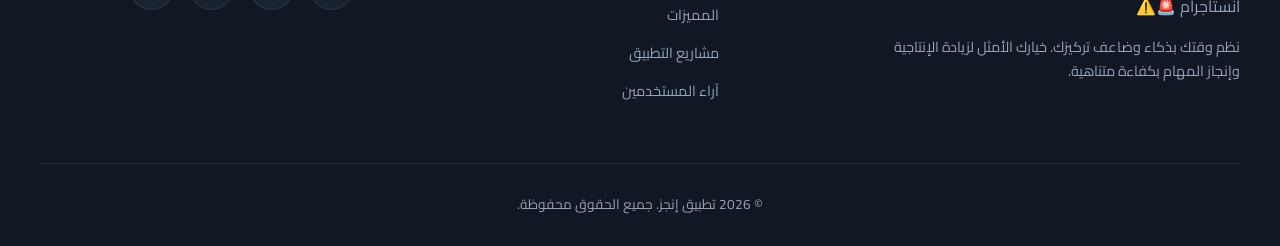
==== commit 23cf8251: "Add files via upload" ====
--- a/index.html
+++ b/index.html
@@ -19,6 +19,9 @@
     <!-- Font Awesome Icons CDN -->
     <link rel="stylesheet" href="https://cdnjs.cloudflare.com/ajax/libs/font-awesome/6.4.0/css/all.min.css" integrity="sha512-iecdLmaskl7CVkqkXNQ/ZH/XLlvWZOJyj7Yy7tcenmpD1ypASozpmT/E0iPtmFIB46ZmdtAc9eNBvH0H/ZpiBw==" crossorigin="anonymous" referrerpolicy="no-referrer" />
 
+    <!-- Google Material Symbols Rounded -->
+    <link rel="stylesheet" href="https://fonts.googleapis.com/css2?family=Material+Symbols+Rounded:opsz,wght,FILL,GRAD@24,500,0..1,-50..200" />
+
     <!-- Local Stylesheet -->
     <link rel="stylesheet" href="index.css">
 </head>
@@ -30,19 +33,22 @@
             <div class="nav-brand">
                 <img src="logo.png" alt="شعار إنجز" class="nav-logo">
                 <span class="nav-title">إنجز</span>
+                <span class="demo-badge">نسخة تجريبية</span>
             </div>
             <nav class="nav-menu" id="navMenu">
-                <a href="#hero" class="nav-link active">الرئيسية</a>
+                <a href="#hero" class="nav-link active"><span class="material-symbols-rounded">home</span>الرئيسية</a>
                 <a href="#features" class="nav-link">المميزات</a>
                 <a href="#projects" class="nav-link">مشاريع التطبيق</a>
                 <a href="#reviews" class="nav-link">آراء المستخدمين</a>
             </nav>
             <div class="nav-cta">
-                <a href="#download-section" class="cta-btn" id="navbarCtaBtn">تحميل الآن</a>
+                <a href="#hero" class="cta-btn" id="navbarCtaBtn">تحميل الآن</a>
             </div>
             <!-- Mobile Menu Toggle Button -->
             <button class="nav-toggle" id="navToggle" aria-label="فتح قائمة التنقل">
-                <i class="fas fa-bars"></i>
+                <span class="material-symbols-rounded">
+                    menu
+                </span>
             </button>
         </div>
     </header>
@@ -52,10 +58,10 @@
         <section id="hero" class="hero-section">
             <div class="hero-container">
                 <div class="hero-content">
-                    <span class="hero-badge"><i class="fa-solid fa-bolt"></i> خيارك الأول للإنتاجية</span>
+                    <span class="hero-badge"><i class="fa-solid fa-bolt"></i> نسخة تجريبية وتوضيحية للمشروع</span>
                     <h1>نظم وقتك بذكاء! وضاعف تركيزك</h1>
                     <p class="promo-text">
-                        تطبيق متكامل مصمم خصيصاً لمساعدتك على تنظيم مهامك اليومية، التخلص من المشتتات، ومتابعة أدائك بإحصائيات دقيقة وفق مناهج علمية متطورة.
+                        تطبيق متكامل (نسخة تجريبية) مصمم خصيصاً لمساعدتك على تنظيم مهامك اليومية، التخلص من المشتتات، ومتابعة أدائك بإحصائيات دقيقة وفق مناهج علمية متطورة.
                     </p>
                     
                     <!-- Store Badges Container -->
@@ -194,14 +200,15 @@
                 </div>
             </div>
         </section>
-
+        
         <!-- Customer Reviews Section -->
         <section id="reviews" class="reviews-section">
             <div class="section-header">
                 <span class="section-subtitle">ثقة عملائنا</span>
+                <p>هذا المشروع تجريبي لعرض اعمالي فقط برجى تصفح اعمالي عبر انستاجرام 🚨⚠️</p>
                 <h2 class="section-title">آراء وقصص نجاح مستخدمي إنجز</h2>
             </div>
-
+            
             <div class="reviews-grid">
                 <!-- Review 1 -->
                 <div class="review-card">
@@ -286,6 +293,7 @@
                     <img src="logo.png" alt="شعار إنجز" class="footer-logo">
                     <span class="footer-title">إنجز</span>
                 </div>
+                <p>هذا المشروع تجريبي لعرض اعمالي فقط برجى تصفح اعمالي عبر انستاجرام 🚨⚠️</p>
                 <p class="footer-desc">نظم وقتك بذكاء وضاعف تركيزك. خيارك الأمثل لزيادة الإنتاجية وإنجاز المهام بكفاءة متناهية.</p>
             </div>
             
@@ -302,10 +310,10 @@
             <div class="footer-social">
                 <h3>تواصل معنا</h3>
                 <div class="social-links">
-                    <a href="https://github.com" target="_blank" rel="noopener noreferrer" aria-label="GitHub"><i class="fa-brands fa-github"></i></a>
-                    <a href="https://linkedin.com" target="_blank" rel="noopener noreferrer" aria-label="LinkedIn"><i class="fa-brands fa-linkedin"></i></a>
-                    <a href="https://twitter.com" target="_blank" rel="noopener noreferrer" aria-label="Twitter"><i class="fa-brands fa-x-twitter"></i></a>
-                    <a href="mailto:info@engzapp.com" aria-label="البريد الإلكتروني"><i class="fa-solid fa-envelope"></i></a>
+                    <a href="https://github.com/Omar-a1" target="_blank" rel="noopener noreferrer" aria-label="GitHub"><i class="fa-brands fa-github"></i></a>
+                    <a href="https://www.instagram.com/3oomar_abdallah/" target="_blank" rel="noopener noreferrer" aria-label="LinkedIn"><i class="fa-brands fa-linkedin"></i></a>
+                    <a href="http://x.com/Omarabdall43573" target="_blank" rel="noopener noreferrer" aria-label="Twitter"><i class="fa-brands fa-x-twitter"></i></a>
+                    <a href="mailto:omarabdallahx171@gmail.com" aria-label="البريد الإلكتروني"><i class="fa-solid fa-envelope"></i></a>
                 </div>
             </div>
         </div>
@@ -372,4 +380,4 @@
     </script>
 </body>
 
-</html>
+</html>
--- a/index.css
+++ b/index.css
@@ -54,6 +54,16 @@
     overflow-x: hidden;
 }
 
+/* Material Symbols Rounded Styling */
+.material-symbols-rounded {
+    font-variation-settings:
+        'FILL' 1,
+        'wght' 500,
+        'GRAD' 200,
+        'opsz' 24;
+    font-size: 20px; /* adjusted for nav menu height */
+}
+
 /* تحسين شريط التمرير الجانبي (Scrollbar) */
 ::-webkit-scrollbar {
     width: 10px;
@@ -137,6 +147,9 @@
     transition: var(--transition-smooth);
     position: relative;
     padding: 8px 0;
+    display: inline-flex;
+    align-items: center;
+    gap: 6px;
 }
 
 .nav-link:hover, 
@@ -472,7 +485,7 @@
 .feature-card:hover .feature-icon-wrapper {
     background-color: var(--primary-accent);
     color: var(--bg-dark);
-    transform: rotateY(360deg);
+    transform: rotateY(360deg) ;
     box-shadow: 0 0 20px var(--primary-glow);
 }
 
@@ -954,4 +967,20 @@
     .review-card {
         padding: 30px 20px;
     }
-}+}
+
+/* Demo Version Indicators */
+.demo-badge {
+    background: rgba(239, 68, 68, 0.12);
+    color: #f87171;
+    border: 1px solid rgba(239, 68, 68, 0.3);
+    font-size: 0.68rem;
+    font-weight: 700;
+    padding: 2px 8px;
+    border-radius: 6px;
+    margin-right: 8px;
+    display: inline-block;
+    vertical-align: middle;
+}
+
+
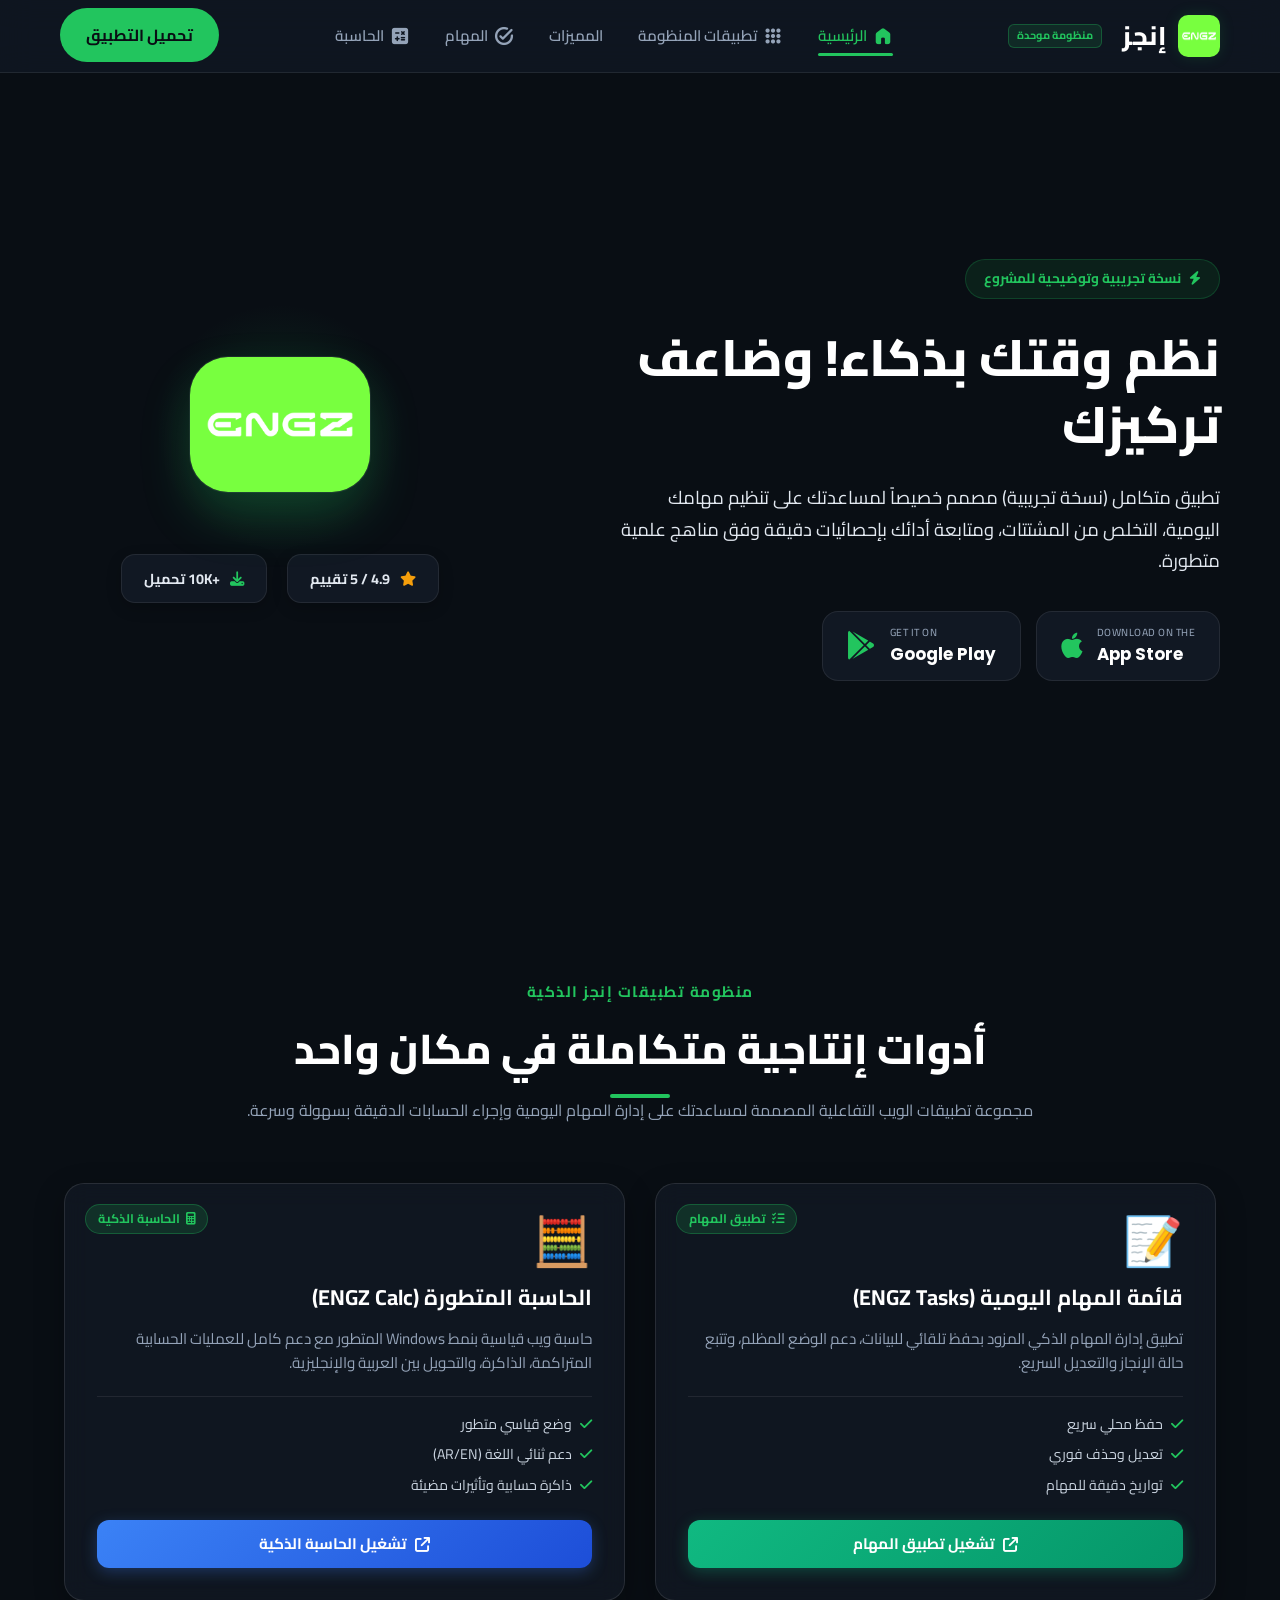
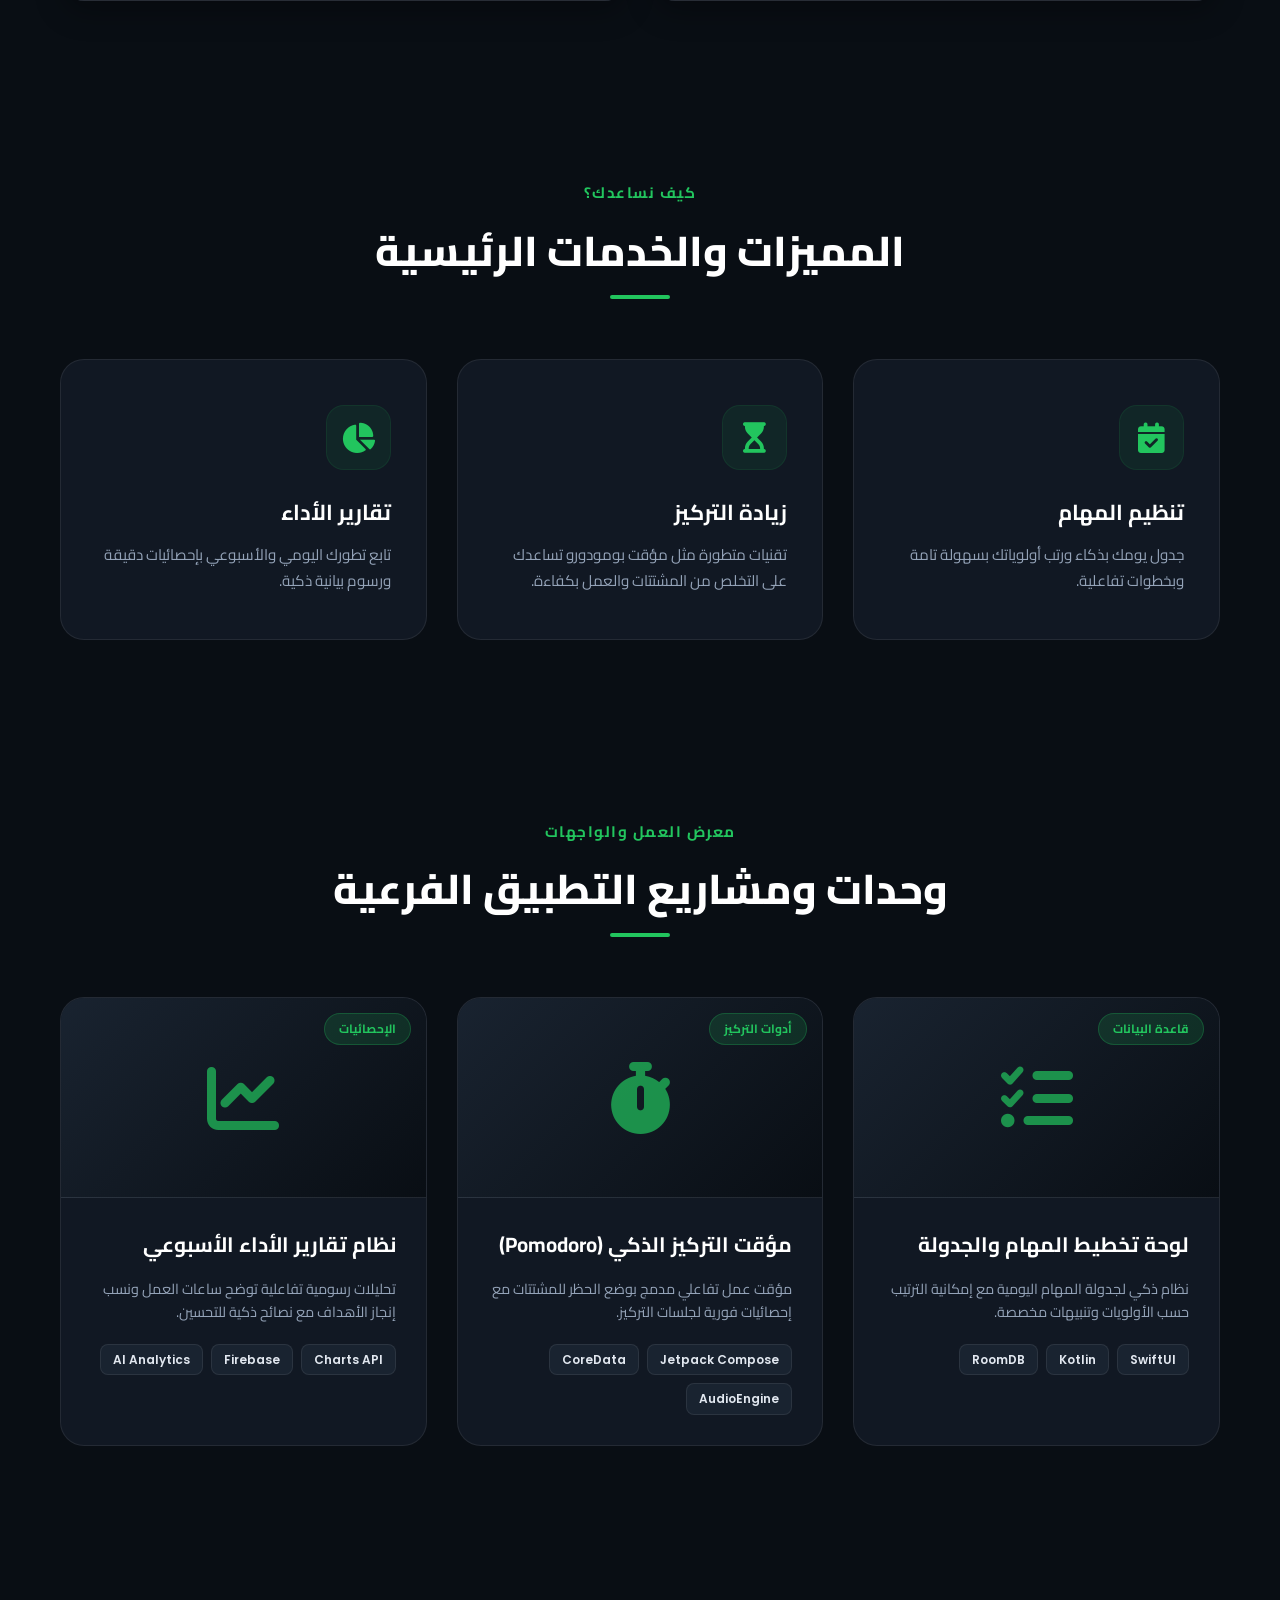
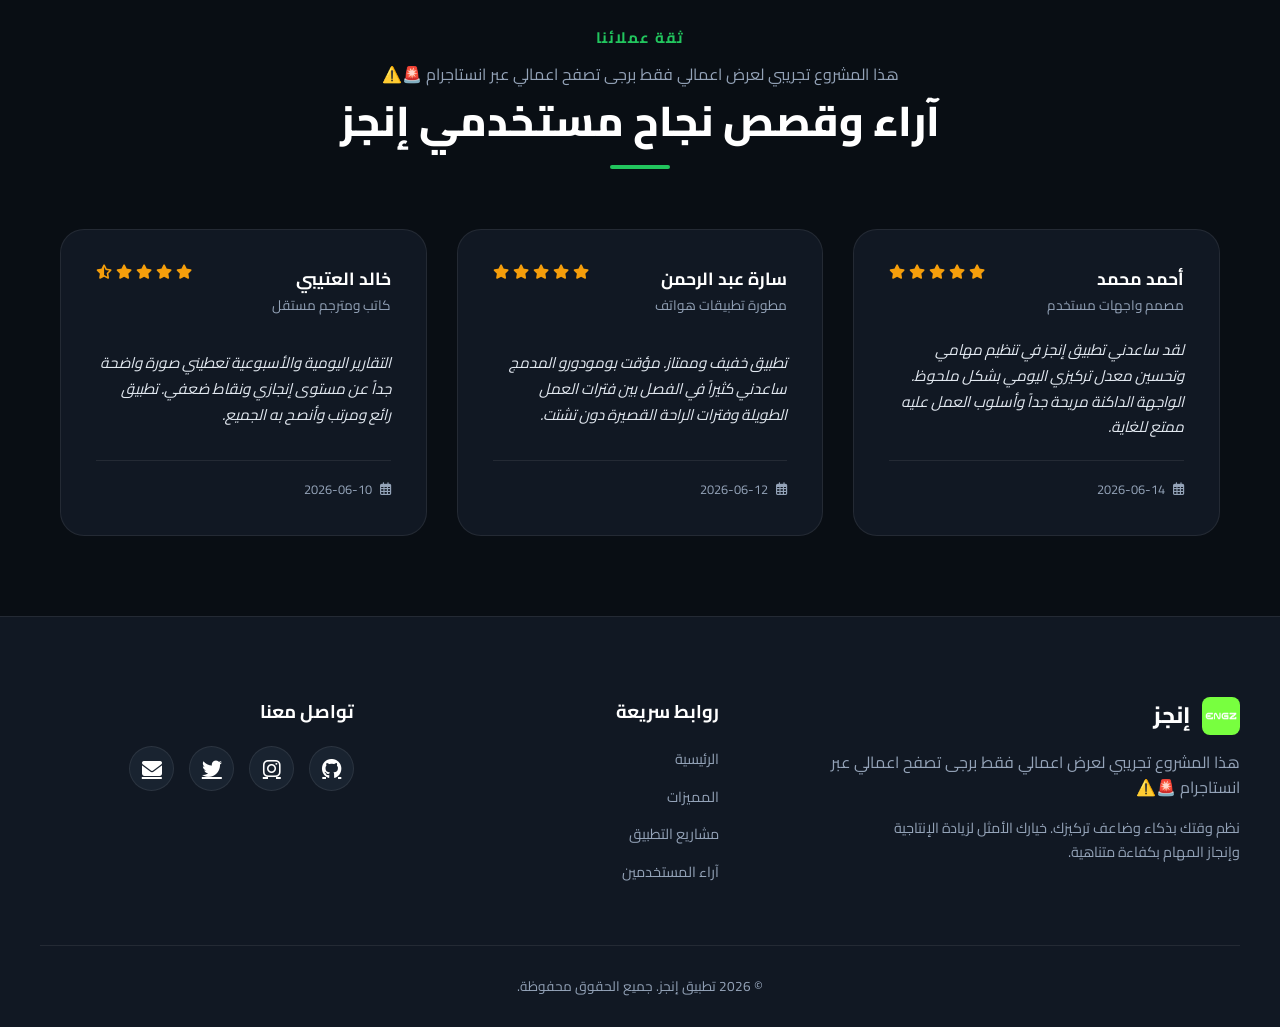
==== commit 65c4e6b9: "Add files via upload" ====
--- a/index.html
+++ b/index.html
@@ -10,6 +10,11 @@
     <meta name="description" content="تطبيق إنجز (ENGZ) هو الأداة المثالية لتنظيم مهامك اليومية، زيادة تركيزك والتخلص من المشتتات بأساليب علمية حديثة. متوفر الآن للهواتف الذكية.">
     <meta name="keywords" content="تنظيم الوقت, زيادة التركيز, إنتاجية, بومودورو, إدارة المهام, تطبيق إنجز, portfolio">
     <meta name="author" content="ENGZ Team">
+    <meta name="google-site-verification" content="boPl-ZgmIbMQPQSdK23AOmAKdVpXt9VeDDMsTyRbxnU" />
+    <meta property="og:title" content="تطبيق إنجز - نظم وقتك بذكاء" />
+    <meta property="og:description" content="تطبيق متكامل لمساعدتك على تنظيم المهام وزيادة التركيز وتقارير الأداء." />
+    <meta property="og:image" content="https://engz-app.vercel.app/logo.png" />
+    
 
     <!-- Google Fonts: Cairo (Arabic) & Poppins (English) -->
     <link rel="preconnect" href="https://fonts.googleapis.com">
@@ -33,16 +38,17 @@
             <div class="nav-brand">
                 <img src="logo.png" alt="شعار إنجز" class="nav-logo">
                 <span class="nav-title">إنجز</span>
-                <span class="demo-badge">نسخة تجريبية</span>
+                <span class="demo-badge">منظومة موحدة</span>
             </div>
             <nav class="nav-menu" id="navMenu">
                 <a href="#hero" class="nav-link active"><span class="material-symbols-rounded">home</span>الرئيسية</a>
+                <a href="#ecosystem" class="nav-link"><span class="material-symbols-rounded">apps</span>تطبيقات المنظومة</a>
                 <a href="#features" class="nav-link">المميزات</a>
-                <a href="#projects" class="nav-link">مشاريع التطبيق</a>
-                <a href="#reviews" class="nav-link">آراء المستخدمين</a>
+                <a href="../to do list/index.html" class="nav-link" target="_blank"><span class="material-symbols-rounded">task_alt</span>المهام</a>
+                <a href="../calc-project/index.html" class="nav-link" target="_blank"><span class="material-symbols-rounded">calculate</span>الحاسبة</a>
             </nav>
             <div class="nav-cta">
-                <a href="#hero" class="cta-btn" id="navbarCtaBtn">تحميل الآن</a>
+                <a href="#hero" class="cta-btn" id="navbarCtaBtn">تحميل التطبيق</a>
             </div>
             <!-- Mobile Menu Toggle Button -->
             <button class="nav-toggle" id="navToggle" aria-label="فتح قائمة التنقل">
@@ -105,6 +111,49 @@
             </div>
         </section>
 
+        <!-- Ecosystem Web Apps Showcase Section -->
+        <section id="ecosystem" class="ecosystem-section">
+            <div class="section-header">
+                <span class="section-subtitle">منظومة تطبيقات إنجز الذكية</span>
+                <h2 class="section-title">أدوات إنتاجية متكاملة في مكان واحد</h2>
+                <p class="section-desc">مجموعة تطبيقات الويب التفاعلية المصممة لمساعدتك على إدارة المهام اليومية وإجراء الحسابات الدقيقة بسهولة وسرعة.</p>
+            </div>
+
+            <div class="ecosystem-cards-grid">
+                <!-- App 1: To Do List -->
+                <div class="eco-app-card">
+                    <div class="eco-app-badge"><i class="fa-solid fa-list-check"></i> تطبيق المهام</div>
+                    <div class="eco-app-icon">📝</div>
+                    <h3>قائمة المهام اليومية (ENGZ Tasks)</h3>
+                    <p>تطبيق إدارة المهام الذكي المزود بحفظ تلقائي للبيانات، دعم الوضع المظلم، وتتبع حالة الإنجاز والتعديل السريع.</p>
+                    <div class="eco-app-features">
+                        <span><i class="fa-solid fa-check text-primary"></i> حفظ محلي سريع</span>
+                        <span><i class="fa-solid fa-check text-primary"></i> تعديل وحذف فوري</span>
+                        <span><i class="fa-solid fa-check text-primary"></i> تواريخ دقيقة للمهام</span>
+                    </div>
+                    <div class="eco-app-actions">
+                        <a href="../to do list/index.html" class="eco-btn btn-primary-eco" target="_blank"><i class="fa-solid fa-arrow-up-right-from-square"></i> تشغيل تطبيق المهام</a>
+                    </div>
+                </div>
+
+                <!-- App 2: Calculator -->
+                <div class="eco-app-card">
+                    <div class="eco-app-badge"><i class="fa-solid fa-calculator"></i> الحاسبة الذكية</div>
+                    <div class="eco-app-icon">🧮</div>
+                    <h3>الحاسبة المتطورة (ENGZ Calc)</h3>
+                    <p>حاسبة ويب قياسية بنمط Windows المتطور مع دعم كامل للعمليات الحسابية المتراكمة، الذاكرة، والتحويل بين العربية والإنجليزية.</p>
+                    <div class="eco-app-features">
+                        <span><i class="fa-solid fa-check text-primary"></i> وضع قياسي متطور</span>
+                        <span><i class="fa-solid fa-check text-primary"></i> دعم ثنائي اللغة (AR/EN)</span>
+                        <span><i class="fa-solid fa-check text-primary"></i> ذاكرة حسابية وتأثيرات مضيئة</span>
+                    </div>
+                    <div class="eco-app-actions">
+                        <a href="../calc-project/index.html" class="eco-btn btn-secondary-eco" target="_blank"><i class="fa-solid fa-arrow-up-right-from-square"></i> تشغيل الحاسبة الذكية</a>
+                    </div>
+                </div>
+            </div>
+        </section>
+
         <!-- Services / Features Section -->
         <section id="features" class="features-section">
             <div class="section-header">
@@ -311,8 +360,8 @@
                 <h3>تواصل معنا</h3>
                 <div class="social-links">
                     <a href="https://github.com/Omar-a1" target="_blank" rel="noopener noreferrer" aria-label="GitHub"><i class="fa-brands fa-github"></i></a>
-                    <a href="https://www.instagram.com/3oomar_abdallah/" target="_blank" rel="noopener noreferrer" aria-label="LinkedIn"><i class="fa-brands fa-linkedin"></i></a>
-                    <a href="http://x.com/Omarabdall43573" target="_blank" rel="noopener noreferrer" aria-label="Twitter"><i class="fa-brands fa-x-twitter"></i></a>
+                    <a href="https://www.instagram.com/3oomar_abdallah/" target="_blank" rel="noopener noreferrer" aria-label="instagram"><i class="fa-brands fa-instagram"></i></a>
+                    <a href="http://x.com/Omarabdall43573" target="_blank" rel="noopener noreferrer" aria-label="Twitter"><i class="fa-brands fa-twitter"></i></a>
                     <a href="mailto:omarabdallahx171@gmail.com" aria-label="البريد الإلكتروني"><i class="fa-solid fa-envelope"></i></a>
                 </div>
             </div>
--- a/index.css
+++ b/index.css
@@ -52,6 +52,7 @@
     font-family: var(--font-arabic);
     line-height: 1.6;
     overflow-x: hidden;
+    
 }
 
 /* Material Symbols Rounded Styling */
@@ -971,9 +972,9 @@
 
 /* Demo Version Indicators */
 .demo-badge {
-    background: rgba(239, 68, 68, 0.12);
-    color: #f87171;
-    border: 1px solid rgba(239, 68, 68, 0.3);
+    background: rgba(34, 197, 94, 0.12);
+    color: var(--primary-accent);
+    border: 1px solid rgba(34, 197, 94, 0.3);
     font-size: 0.68rem;
     font-weight: 700;
     padding: 2px 8px;
@@ -983,4 +984,194 @@
     vertical-align: middle;
 }
 
-
+/* Global Corporate Ecosystem Top Bar */
+.global-ecosystem-bar {
+    background: linear-gradient(90deg, #0f172a 0%, #1e1b4b 50%, #064e3b 100%);
+    border-bottom: 1px solid rgba(255, 255, 255, 0.1);
+    padding: 8px 24px;
+    font-size: 0.85rem;
+    position: relative;
+    z-index: 1001;
+}
+
+.ecosystem-container {
+    max-width: 1200px;
+    margin: 0 auto;
+    display: flex;
+    justify-content: space-between;
+    align-items: center;
+    flex-wrap: wrap;
+    gap: 10px;
+}
+
+.ecosystem-brand {
+    display: flex;
+    align-items: center;
+    gap: 10px;
+}
+
+.eco-badge {
+    background: linear-gradient(135deg, #3b82f6, #10b981);
+    color: #fff;
+    font-weight: 700;
+    font-size: 0.72rem;
+    padding: 3px 9px;
+    border-radius: 12px;
+    letter-spacing: 0.5px;
+    box-shadow: 0 2px 8px rgba(16, 185, 129, 0.3);
+}
+
+.eco-title {
+    color: #e2e8f0;
+    font-weight: 600;
+}
+
+.ecosystem-links {
+    display: flex;
+    align-items: center;
+    gap: 15px;
+}
+
+.eco-link {
+    color: #94a3b8;
+    text-decoration: none;
+    font-weight: 500;
+    display: flex;
+    align-items: center;
+    gap: 6px;
+    padding: 4px 10px;
+    border-radius: 8px;
+    transition: var(--transition-smooth);
+}
+
+.eco-link:hover, .eco-link.active {
+    color: #ffffff;
+    background: rgba(255, 255, 255, 0.12);
+}
+
+/* Ecosystem Apps Showcase Section */
+.ecosystem-section {
+    padding: 80px 24px;
+    max-width: 1200px;
+    margin: 0 auto;
+}
+
+.ecosystem-cards-grid {
+    display: grid;
+    grid-template-columns: repeat(auto-fit, minmax(320px, 1fr));
+    gap: 30px;
+    margin-top: 40px;
+}
+
+.eco-app-card {
+    background: rgba(17, 24, 35, 0.85);
+    border: 1px solid rgba(255, 255, 255, 0.1);
+    border-radius: 20px;
+    padding: 32px;
+    position: relative;
+    backdrop-filter: blur(12px);
+    transition: var(--transition-smooth);
+    display: flex;
+    flex-direction: column;
+    box-shadow: 0 10px 30px rgba(0, 0, 0, 0.3);
+}
+
+.eco-app-card:hover {
+    transform: translateY(-8px);
+    border-color: var(--primary-accent);
+    box-shadow: 0 20px 40px rgba(34, 197, 94, 0.15);
+}
+
+.eco-app-badge {
+    position: absolute;
+    top: 20px;
+    left: 20px;
+    background: rgba(34, 197, 94, 0.15);
+    color: var(--primary-accent);
+    border: 1px solid rgba(34, 197, 94, 0.3);
+    font-size: 0.78rem;
+    font-weight: 700;
+    padding: 4px 12px;
+    border-radius: 20px;
+    display: flex;
+    align-items: center;
+    gap: 6px;
+}
+
+.eco-app-icon {
+    font-size: 3rem;
+    margin-bottom: 16px;
+    line-height: 1;
+}
+
+.eco-app-card h3 {
+    color: #ffffff;
+    font-size: 1.35rem;
+    font-weight: 700;
+    margin-bottom: 12px;
+}
+
+.eco-app-card p {
+    color: var(--text-muted);
+    font-size: 0.95rem;
+    margin-bottom: 20px;
+    flex-grow: 1;
+}
+
+.eco-app-features {
+    display: flex;
+    flex-direction: column;
+    gap: 8px;
+    margin-bottom: 24px;
+    padding-top: 16px;
+    border-top: 1px solid rgba(255, 255, 255, 0.08);
+}
+
+.eco-app-features span {
+    color: #cbd5e1;
+    font-size: 0.88rem;
+    display: flex;
+    align-items: center;
+    gap: 8px;
+}
+
+.eco-btn {
+    display: inline-flex;
+    align-items: center;
+    justify-content: center;
+    gap: 8px;
+    width: 100%;
+    padding: 12px 20px;
+    border-radius: 12px;
+    font-weight: 700;
+    font-size: 0.95rem;
+    text-decoration: none;
+    transition: var(--transition-smooth);
+}
+
+.btn-primary-eco {
+    background: linear-gradient(135deg, #10b981, #059669);
+    color: #ffffff;
+    box-shadow: 0 4px 15px rgba(16, 185, 129, 0.3);
+}
+
+.btn-primary-eco:hover {
+    background: linear-gradient(135deg, #34d399, #10b981);
+    transform: translateY(-2px);
+    box-shadow: 0 8px 25px rgba(16, 185, 129, 0.4);
+}
+
+.btn-secondary-eco {
+    background: linear-gradient(135deg, #3b82f6, #1d4ed8);
+    color: #ffffff;
+    box-shadow: 0 4px 15px rgba(59, 130, 246, 0.3);
+}
+
+.btn-secondary-eco:hover {
+    background: linear-gradient(135deg, #60a5fa, #3b82f6);
+    transform: translateY(-2px);
+    box-shadow: 0 8px 25px rgba(59, 130, 246, 0.4);
+}
+
+
+
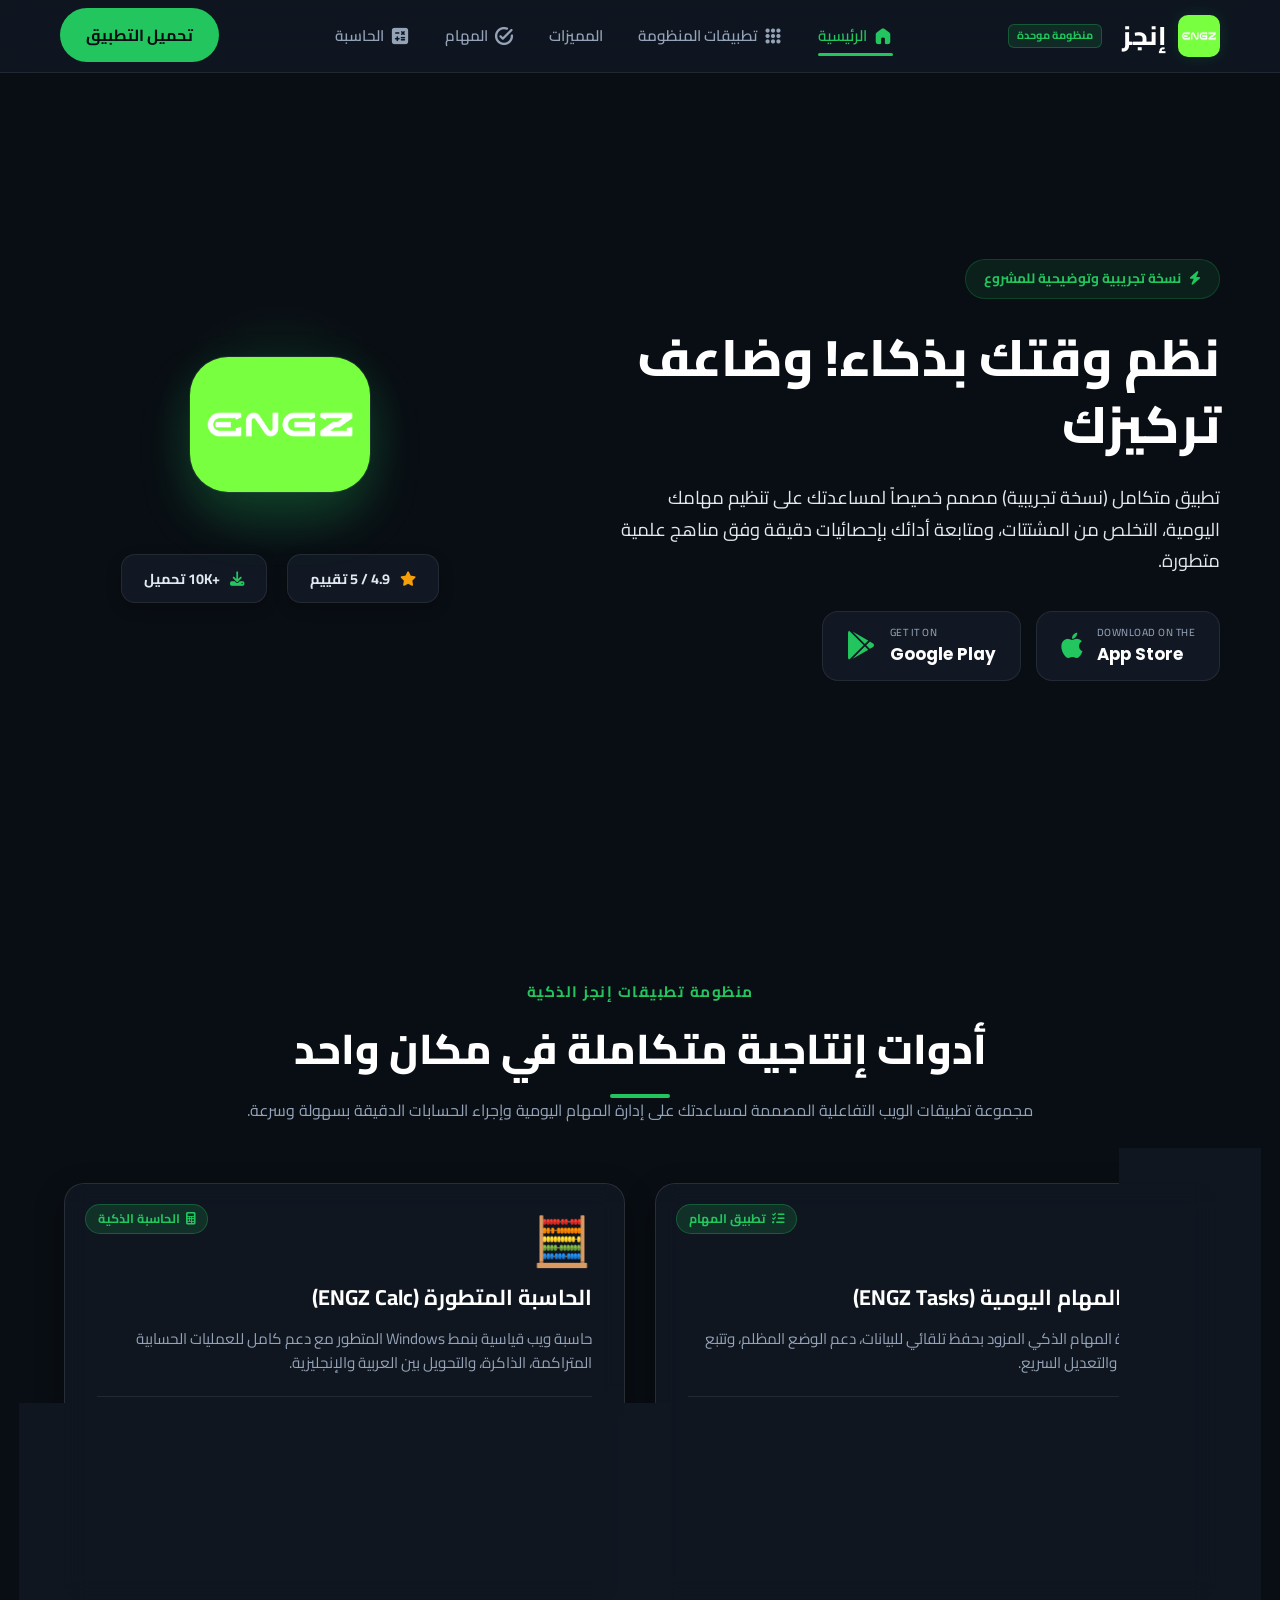
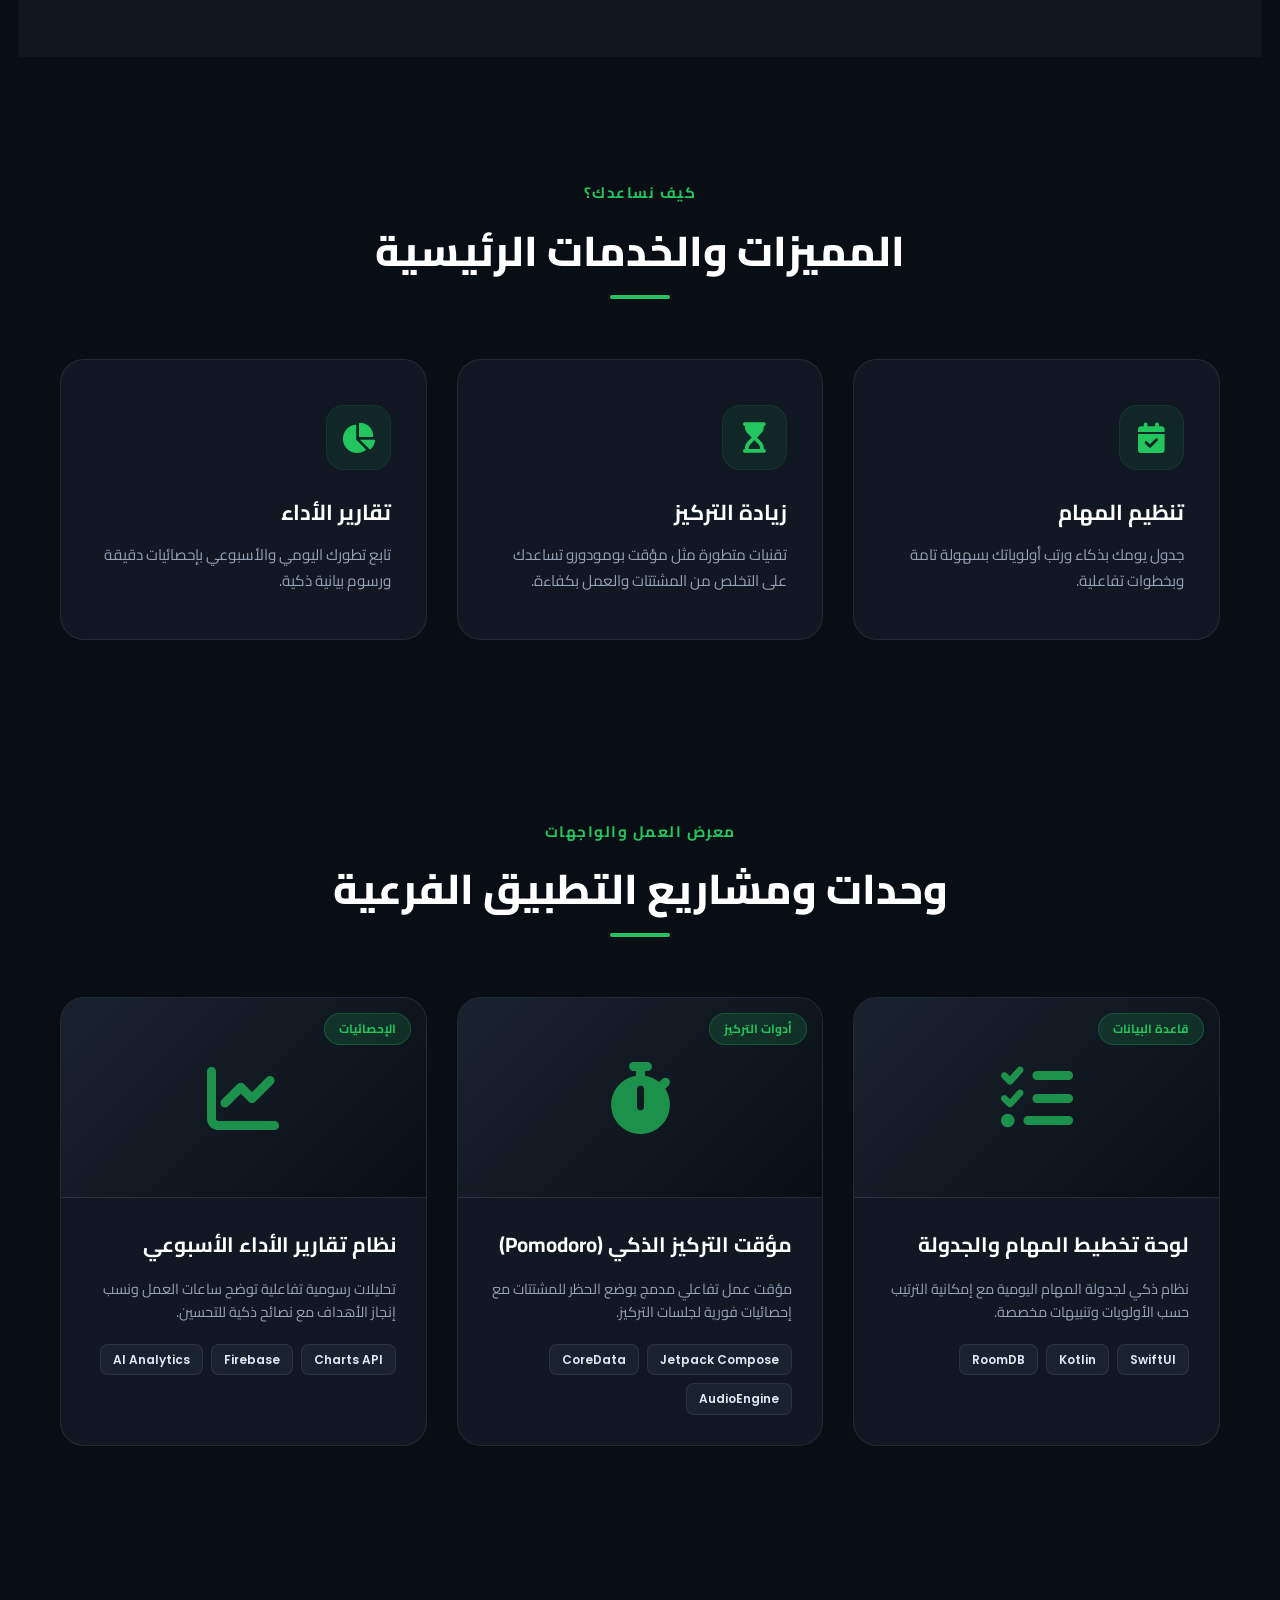
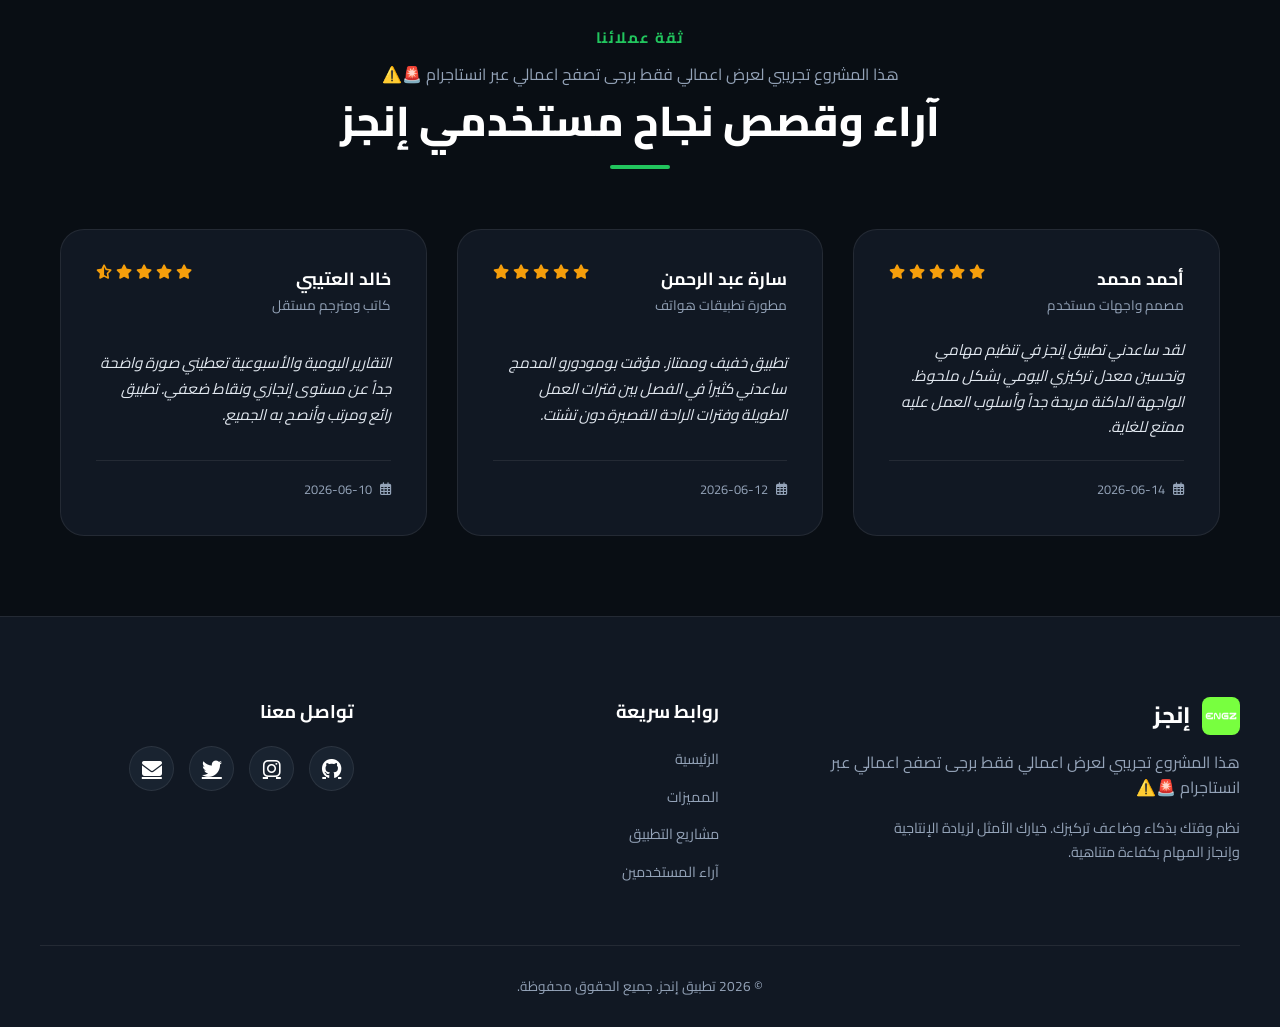
==== commit 97f1c9f3: "Add files via upload" ====
--- a/index.html
+++ b/index.html
@@ -5,27 +5,33 @@
     <meta charset="UTF-8">
     <meta name="viewport" content="width=device-width, initial-scale=1.0">
     <title>تطبيق إنجز (ENGZ) - نظم وقتك بذكاء وضاعف تركيزك</title>
-    
+
     <!-- SEO Meta Tags -->
-    <meta name="description" content="تطبيق إنجز (ENGZ) هو الأداة المثالية لتنظيم مهامك اليومية، زيادة تركيزك والتخلص من المشتتات بأساليب علمية حديثة. متوفر الآن للهواتف الذكية.">
+    <meta name="description"
+        content="تطبيق إنجز (ENGZ) هو الأداة المثالية لتنظيم مهامك اليومية، زيادة تركيزك والتخلص من المشتتات بأساليب علمية حديثة. متوفر الآن للهواتف الذكية.">
     <meta name="keywords" content="تنظيم الوقت, زيادة التركيز, إنتاجية, بومودورو, إدارة المهام, تطبيق إنجز, portfolio">
     <meta name="author" content="ENGZ Team">
     <meta name="google-site-verification" content="boPl-ZgmIbMQPQSdK23AOmAKdVpXt9VeDDMsTyRbxnU" />
     <meta property="og:title" content="تطبيق إنجز - نظم وقتك بذكاء" />
     <meta property="og:description" content="تطبيق متكامل لمساعدتك على تنظيم المهام وزيادة التركيز وتقارير الأداء." />
     <meta property="og:image" content="https://engz-app.vercel.app/logo.png" />
-    
+
 
     <!-- Google Fonts: Cairo (Arabic) & Poppins (English) -->
     <link rel="preconnect" href="https://fonts.googleapis.com">
     <link rel="preconnect" href="https://fonts.gstatic.com" crossorigin>
-    <link href="https://fonts.googleapis.com/css2?family=Cairo:wght@300;400;600;700;800&family=Poppins:wght@300;400;500;600;700&display=swap" rel="stylesheet">
+    <link
+        href="https://fonts.googleapis.com/css2?family=Cairo:wght@300;400;600;700;800&family=Poppins:wght@300;400;500;600;700&display=swap"
+        rel="stylesheet">
 
     <!-- Font Awesome Icons CDN -->
-    <link rel="stylesheet" href="https://cdnjs.cloudflare.com/ajax/libs/font-awesome/6.4.0/css/all.min.css" integrity="sha512-iecdLmaskl7CVkqkXNQ/ZH/XLlvWZOJyj7Yy7tcenmpD1ypASozpmT/E0iPtmFIB46ZmdtAc9eNBvH0H/ZpiBw==" crossorigin="anonymous" referrerpolicy="no-referrer" />
+    <link rel="stylesheet" href="https://cdnjs.cloudflare.com/ajax/libs/font-awesome/6.4.0/css/all.min.css"
+        integrity="sha512-iecdLmaskl7CVkqkXNQ/ZH/XLlvWZOJyj7Yy7tcenmpD1ypASozpmT/E0iPtmFIB46ZmdtAc9eNBvH0H/ZpiBw=="
+        crossorigin="anonymous" referrerpolicy="no-referrer" />
 
     <!-- Google Material Symbols Rounded -->
-    <link rel="stylesheet" href="https://fonts.googleapis.com/css2?family=Material+Symbols+Rounded:opsz,wght,FILL,GRAD@24,500,0..1,-50..200" />
+    <link rel="stylesheet"
+        href="https://fonts.googleapis.com/css2?family=Material+Symbols+Rounded:opsz,wght,FILL,GRAD@24,500,0..1,-50..200" />
 
     <!-- Local Stylesheet -->
     <link rel="stylesheet" href="index.css">
@@ -42,10 +48,13 @@
             </div>
             <nav class="nav-menu" id="navMenu">
                 <a href="#hero" class="nav-link active"><span class="material-symbols-rounded">home</span>الرئيسية</a>
-                <a href="#ecosystem" class="nav-link"><span class="material-symbols-rounded">apps</span>تطبيقات المنظومة</a>
+                <a href="#ecosystem" class="nav-link"><span class="material-symbols-rounded">apps</span>تطبيقات
+                    المنظومة</a>
                 <a href="#features" class="nav-link">المميزات</a>
-                <a href="../to do list/index.html" class="nav-link" target="_blank"><span class="material-symbols-rounded">task_alt</span>المهام</a>
-                <a href="../calc-project/index.html" class="nav-link" target="_blank"><span class="material-symbols-rounded">calculate</span>الحاسبة</a>
+                <a href="https://engz-to-do-list.vercel.app/" class="nav-link" target="_blank"><span
+                        class="material-symbols-rounded">task_alt</span>المهام</a>
+                <a href="https://engz-calc.vercel.app/" class="nav-link" target="_blank"><span
+                        class="material-symbols-rounded">calculate</span>الحاسبة</a>
             </nav>
             <div class="nav-cta">
                 <a href="#hero" class="cta-btn" id="navbarCtaBtn">تحميل التطبيق</a>
@@ -67,13 +76,15 @@
                     <span class="hero-badge"><i class="fa-solid fa-bolt"></i> نسخة تجريبية وتوضيحية للمشروع</span>
                     <h1>نظم وقتك بذكاء! وضاعف تركيزك</h1>
                     <p class="promo-text">
-                        تطبيق متكامل (نسخة تجريبية) مصمم خصيصاً لمساعدتك على تنظيم مهامك اليومية، التخلص من المشتتات، ومتابعة أدائك بإحصائيات دقيقة وفق مناهج علمية متطورة.
+                        تطبيق متكامل (نسخة تجريبية) مصمم خصيصاً لمساعدتك على تنظيم مهامك اليومية، التخلص من المشتتات،
+                        ومتابعة أدائك بإحصائيات دقيقة وفق مناهج علمية متطورة.
                     </p>
-                    
+
                     <!-- Store Badges Container -->
                     <div class="download-buttons" id="download-section">
                         <!-- App Store Badge -->
-                        <a href="https://apps.apple.com/us/app/ezgz/id6764602952" class="store-btn" id="appStoreBtn" target="_blank" rel="noopener noreferrer">
+                        <a href="https://apps.apple.com/us/app/ezgz/id6764602952" class="store-btn" id="appStoreBtn"
+                            target="_blank" rel="noopener noreferrer">
                             <i class="fa-brands fa-apple btn-icon-fa"></i>
                             <div class="btn-text">
                                 <span class="btn-desc">Download on the</span>
@@ -82,7 +93,8 @@
                         </a>
 
                         <!-- Google Play Badge -->
-                        <a href="https://play.google.com/store/apps/details?id=com.engz.ezgz&pli=1" class="store-btn" id="googlePlayBtn" target="_blank" rel="noopener noreferrer">
+                        <a href="https://play.google.com/store/apps/details?id=com.engz.ezgz&pli=1" class="store-btn"
+                            id="googlePlayBtn" target="_blank" rel="noopener noreferrer">
                             <i class="fa-brands fa-google-play btn-icon-fa"></i>
                             <div class="btn-text">
                                 <span class="btn-desc">GET IT ON</span>
@@ -116,7 +128,8 @@
             <div class="section-header">
                 <span class="section-subtitle">منظومة تطبيقات إنجز الذكية</span>
                 <h2 class="section-title">أدوات إنتاجية متكاملة في مكان واحد</h2>
-                <p class="section-desc">مجموعة تطبيقات الويب التفاعلية المصممة لمساعدتك على إدارة المهام اليومية وإجراء الحسابات الدقيقة بسهولة وسرعة.</p>
+                <p class="section-desc">مجموعة تطبيقات الويب التفاعلية المصممة لمساعدتك على إدارة المهام اليومية وإجراء
+                    الحسابات الدقيقة بسهولة وسرعة.</p>
             </div>
 
             <div class="ecosystem-cards-grid">
@@ -125,14 +138,16 @@
                     <div class="eco-app-badge"><i class="fa-solid fa-list-check"></i> تطبيق المهام</div>
                     <div class="eco-app-icon">📝</div>
                     <h3>قائمة المهام اليومية (ENGZ Tasks)</h3>
-                    <p>تطبيق إدارة المهام الذكي المزود بحفظ تلقائي للبيانات، دعم الوضع المظلم، وتتبع حالة الإنجاز والتعديل السريع.</p>
+                    <p>تطبيق إدارة المهام الذكي المزود بحفظ تلقائي للبيانات، دعم الوضع المظلم، وتتبع حالة الإنجاز
+                        والتعديل السريع.</p>
                     <div class="eco-app-features">
                         <span><i class="fa-solid fa-check text-primary"></i> حفظ محلي سريع</span>
                         <span><i class="fa-solid fa-check text-primary"></i> تعديل وحذف فوري</span>
                         <span><i class="fa-solid fa-check text-primary"></i> تواريخ دقيقة للمهام</span>
                     </div>
                     <div class="eco-app-actions">
-                        <a href="../to do list/index.html" class="eco-btn btn-primary-eco" target="_blank"><i class="fa-solid fa-arrow-up-right-from-square"></i> تشغيل تطبيق المهام</a>
+                        <a href="https://engz-to-do-list.vercel.app/" class="eco-btn btn-primary-eco" target="_blank"><i
+                                class="fa-solid fa-arrow-up-right-from-square"></i> تشغيل تطبيق المهام</a>
                     </div>
                 </div>
 
@@ -141,14 +156,16 @@
                     <div class="eco-app-badge"><i class="fa-solid fa-calculator"></i> الحاسبة الذكية</div>
                     <div class="eco-app-icon">🧮</div>
                     <h3>الحاسبة المتطورة (ENGZ Calc)</h3>
-                    <p>حاسبة ويب قياسية بنمط Windows المتطور مع دعم كامل للعمليات الحسابية المتراكمة، الذاكرة، والتحويل بين العربية والإنجليزية.</p>
+                    <p>حاسبة ويب قياسية بنمط Windows المتطور مع دعم كامل للعمليات الحسابية المتراكمة، الذاكرة، والتحويل
+                        بين العربية والإنجليزية.</p>
                     <div class="eco-app-features">
                         <span><i class="fa-solid fa-check text-primary"></i> وضع قياسي متطور</span>
                         <span><i class="fa-solid fa-check text-primary"></i> دعم ثنائي اللغة (AR/EN)</span>
                         <span><i class="fa-solid fa-check text-primary"></i> ذاكرة حسابية وتأثيرات مضيئة</span>
                     </div>
                     <div class="eco-app-actions">
-                        <a href="../calc-project/index.html" class="eco-btn btn-secondary-eco" target="_blank"><i class="fa-solid fa-arrow-up-right-from-square"></i> تشغيل الحاسبة الذكية</a>
+                        <a href="https://engz-calc.vercel.app/" class="eco-btn btn-secondary-eco" target="_blank"><i
+                                class="fa-solid fa-arrow-up-right-from-square"></i> تشغيل الحاسبة الذكية</a>
                     </div>
                 </div>
             </div>
@@ -160,7 +177,7 @@
                 <span class="section-subtitle">كيف نساعدك؟</span>
                 <h2 class="section-title">المميزات والخدمات الرئيسية</h2>
             </div>
-            
+
             <div class="features-grid">
                 <!-- Card 1 -->
                 <div class="feature-card">
@@ -249,7 +266,7 @@
                 </div>
             </div>
         </section>
-        
+
         <!-- Customer Reviews Section -->
         <section id="reviews" class="reviews-section">
             <div class="section-header">
@@ -257,7 +274,7 @@
                 <p>هذا المشروع تجريبي لعرض اعمالي فقط برجى تصفح اعمالي عبر انستاجرام 🚨⚠️</p>
                 <h2 class="section-title">آراء وقصص نجاح مستخدمي إنجز</h2>
             </div>
-            
+
             <div class="reviews-grid">
                 <!-- Review 1 -->
                 <div class="review-card">
@@ -275,7 +292,8 @@
                         </div>
                     </div>
                     <p class="review-body">
-                        لقد ساعدني تطبيق إنجز في تنظيم مهامي وتحسين معدل تركيزي اليومي بشكل ملحوظ. الواجهة الداكنة مريحة جداً وأسلوب العمل عليه ممتع للغاية.
+                        لقد ساعدني تطبيق إنجز في تنظيم مهامي وتحسين معدل تركيزي اليومي بشكل ملحوظ. الواجهة الداكنة مريحة
+                        جداً وأسلوب العمل عليه ممتع للغاية.
                     </p>
                     <div class="review-date-footer">
                         <i class="fa-regular fa-calendar-days"></i>
@@ -299,7 +317,8 @@
                         </div>
                     </div>
                     <p class="review-body">
-                        تطبيق خفيف وممتاز. مؤقت بومودورو المدمج ساعدني كثيراً في الفصل بين فترات العمل الطويلة وفترات الراحة القصيرة دون تشتت.
+                        تطبيق خفيف وممتاز. مؤقت بومودورو المدمج ساعدني كثيراً في الفصل بين فترات العمل الطويلة وفترات
+                        الراحة القصيرة دون تشتت.
                     </p>
                     <div class="review-date-footer">
                         <i class="fa-regular fa-calendar-days"></i>
@@ -323,7 +342,8 @@
                         </div>
                     </div>
                     <p class="review-body">
-                        التقارير اليومية والأسبوعية تعطيني صورة واضحة جداً عن مستوى إنجازي ونقاط ضعفي. تطبيق رائع ومرتب وأنصح به الجميع.
+                        التقارير اليومية والأسبوعية تعطيني صورة واضحة جداً عن مستوى إنجازي ونقاط ضعفي. تطبيق رائع ومرتب
+                        وأنصح به الجميع.
                     </p>
                     <div class="review-date-footer">
                         <i class="fa-regular fa-calendar-days"></i>
@@ -343,9 +363,10 @@
                     <span class="footer-title">إنجز</span>
                 </div>
                 <p>هذا المشروع تجريبي لعرض اعمالي فقط برجى تصفح اعمالي عبر انستاجرام 🚨⚠️</p>
-                <p class="footer-desc">نظم وقتك بذكاء وضاعف تركيزك. خيارك الأمثل لزيادة الإنتاجية وإنجاز المهام بكفاءة متناهية.</p>
-            </div>
-            
+                <p class="footer-desc">نظم وقتك بذكاء وضاعف تركيزك. خيارك الأمثل لزيادة الإنتاجية وإنجاز المهام بكفاءة
+                    متناهية.</p>
+            </div>
+
             <div class="footer-links">
                 <h3>روابط سريعة</h3>
                 <ul>
@@ -359,10 +380,14 @@
             <div class="footer-social">
                 <h3>تواصل معنا</h3>
                 <div class="social-links">
-                    <a href="https://github.com/Omar-a1" target="_blank" rel="noopener noreferrer" aria-label="GitHub"><i class="fa-brands fa-github"></i></a>
-                    <a href="https://www.instagram.com/3oomar_abdallah/" target="_blank" rel="noopener noreferrer" aria-label="instagram"><i class="fa-brands fa-instagram"></i></a>
-                    <a href="http://x.com/Omarabdall43573" target="_blank" rel="noopener noreferrer" aria-label="Twitter"><i class="fa-brands fa-twitter"></i></a>
-                    <a href="mailto:omarabdallahx171@gmail.com" aria-label="البريد الإلكتروني"><i class="fa-solid fa-envelope"></i></a>
+                    <a href="https://github.com/Omar-a1" target="_blank" rel="noopener noreferrer"
+                        aria-label="GitHub"><i class="fa-brands fa-github"></i></a>
+                    <a href="https://www.instagram.com/3oomar_abdallah/" target="_blank" rel="noopener noreferrer"
+                        aria-label="instagram"><i class="fa-brands fa-instagram"></i></a>
+                    <a href="http://x.com/Omarabdall43573" target="_blank" rel="noopener noreferrer"
+                        aria-label="Twitter"><i class="fa-brands fa-twitter"></i></a>
+                    <a href="mailto:omarabdallahx171@gmail.com" aria-label="البريد الإلكتروني"><i
+                            class="fa-solid fa-envelope"></i></a>
                 </div>
             </div>
         </div>
@@ -393,7 +418,7 @@
             link.addEventListener('click', () => {
                 navMenu.classList.remove('active');
                 navToggle.querySelector('i').className = 'fas fa-bars';
-                
+
                 // Set active link visually
                 navLinks.forEach(l => l.classList.remove('active'));
                 link.classList.add('active');
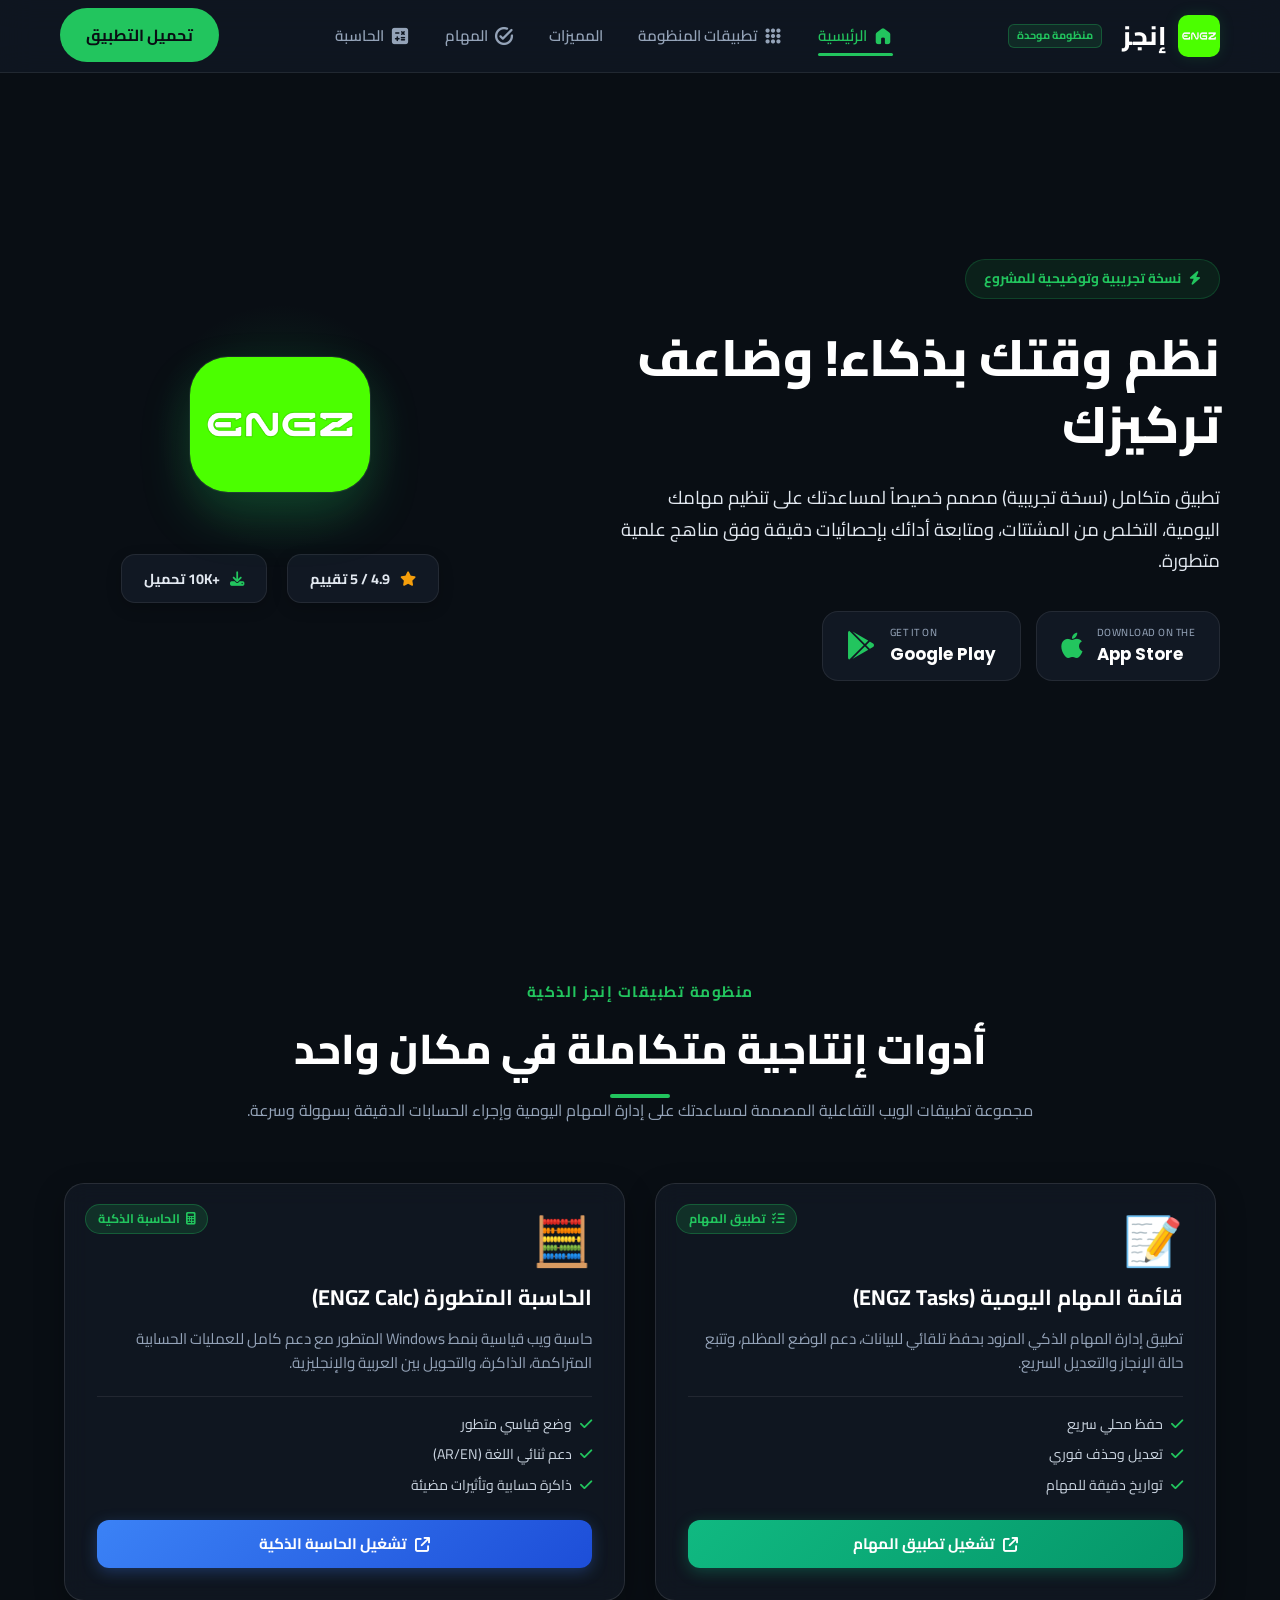
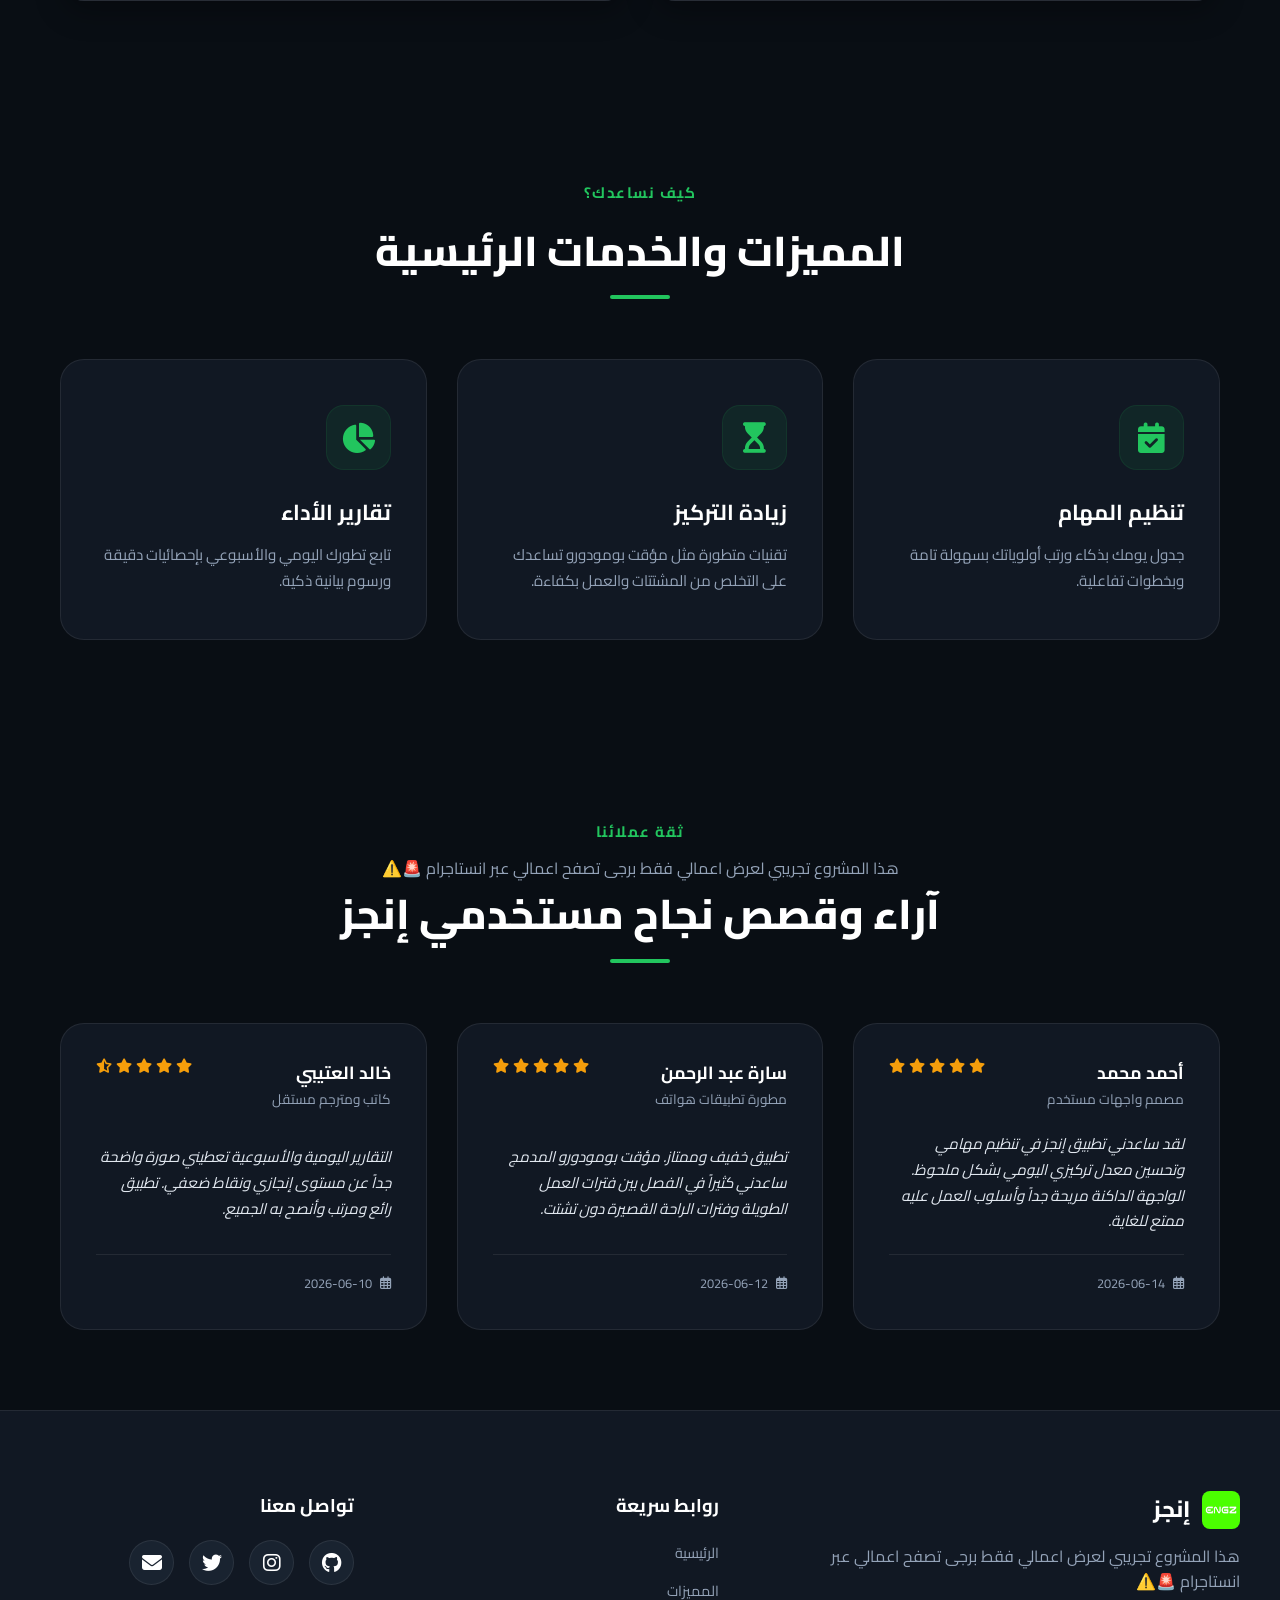
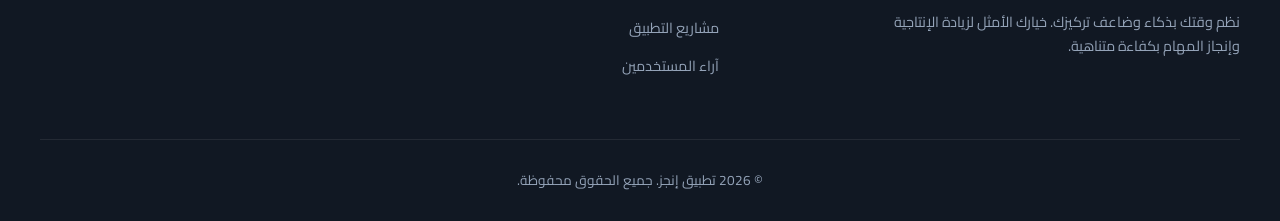
==== commit cc764369: "Add files via upload" ====
--- a/index.html
+++ b/index.html
@@ -15,6 +15,11 @@
     <meta property="og:title" content="تطبيق إنجز - نظم وقتك بذكاء" />
     <meta property="og:description" content="تطبيق متكامل لمساعدتك على تنظيم المهام وزيادة التركيز وتقارير الأداء." />
     <meta property="og:image" content="https://engz-app.vercel.app/logo.png" />
+    <!-- الأيقونة التي تظهر في المتصفح وجوجل -->
+    <link rel="icon" href="/logo (مخصص).png" type="image/png" sizes="any" />
+
+    <!-- أيقونة أجهزة أبل (iOS) -->
+    <link rel="apple-touch-icon" href="/logo (مخصص).png" />
 
 
     <!-- Google Fonts: Cairo (Arabic) & Poppins (English) -->
@@ -35,6 +40,15 @@
 
     <!-- Local Stylesheet -->
     <link rel="stylesheet" href="index.css">
+    <script type="application/ld+json">
+    {
+        "@context": "https://schema.org",
+        "@type": "WebSite",
+        "name": "ENGZ",
+        "alternateName": "إنجز",
+        "url": "https://engz-app.vercel.app/"
+    }
+</script>
 </head>
 
 <body>
@@ -207,15 +221,15 @@
         </section>
 
         <!-- Projects Showcase Section -->
-        <section id="projects" class="projects-section">
+        <!-- <section id="projects" class="projects-section">
             <div class="section-header">
                 <span class="section-subtitle">معرض العمل والواجهات</span>
                 <h2 class="section-title">وحدات ومشاريع التطبيق الفرعية</h2>
-            </div>
+            </div> -->
 
             <div class="projects-grid">
                 <!-- Project 1 -->
-                <div class="project-card">
+                <!-- <div class="project-card">
                     <div class="project-preview">
                         <i class="fa-solid fa-list-check project-icon-lg"></i>
                         <span class="project-badge">قاعدة البيانات</span>
@@ -229,10 +243,10 @@
                             <span class="tag">RoomDB</span>
                         </div>
                     </div>
-                </div>
+                </div> -->
 
                 <!-- Project 2 -->
-                <div class="project-card">
+                <!-- <div class="project-card">
                     <div class="project-preview">
                         <i class="fa-solid fa-stopwatch project-icon-lg"></i>
                         <span class="project-badge">أدوات التركيز</span>
@@ -246,10 +260,10 @@
                             <span class="tag">AudioEngine</span>
                         </div>
                     </div>
-                </div>
+                </div> -->
 
                 <!-- Project 3 -->
-                <div class="project-card">
+                <!-- <div class="project-card">
                     <div class="project-preview">
                         <i class="fa-solid fa-chart-line project-icon-lg"></i>
                         <span class="project-badge">الإحصائيات</span>
@@ -263,9 +277,10 @@
                             <span class="tag">AI Analytics</span>
                         </div>
                     </div>
-                </div>
-            </div>
-        </section>
+                </div>-->
+
+            </div>
+        </section> 
 
         <!-- Customer Reviews Section -->
         <section id="reviews" class="reviews-section">
@@ -380,7 +395,7 @@
             <div class="footer-social">
                 <h3>تواصل معنا</h3>
                 <div class="social-links">
-                    <a href="https://github.com/Omar-a1" target="_blank" rel="noopener noreferrer"
+                    <a href="https://github.com/Omar-a1" target="_blank" rel="noopener noreferrer c"
                         aria-label="GitHub"><i class="fa-brands fa-github"></i></a>
                     <a href="https://www.instagram.com/3oomar_abdallah/" target="_blank" rel="noopener noreferrer"
                         aria-label="instagram"><i class="fa-brands fa-instagram"></i></a>
--- a/index.css
+++ b/index.css
@@ -782,6 +782,7 @@
     font-size: 1.25rem;
     transition: var(--transition-smooth);
     border: 1px solid var(--border-color);
+    text-decoration: none;
 }
 
 .social-links a:hover {
